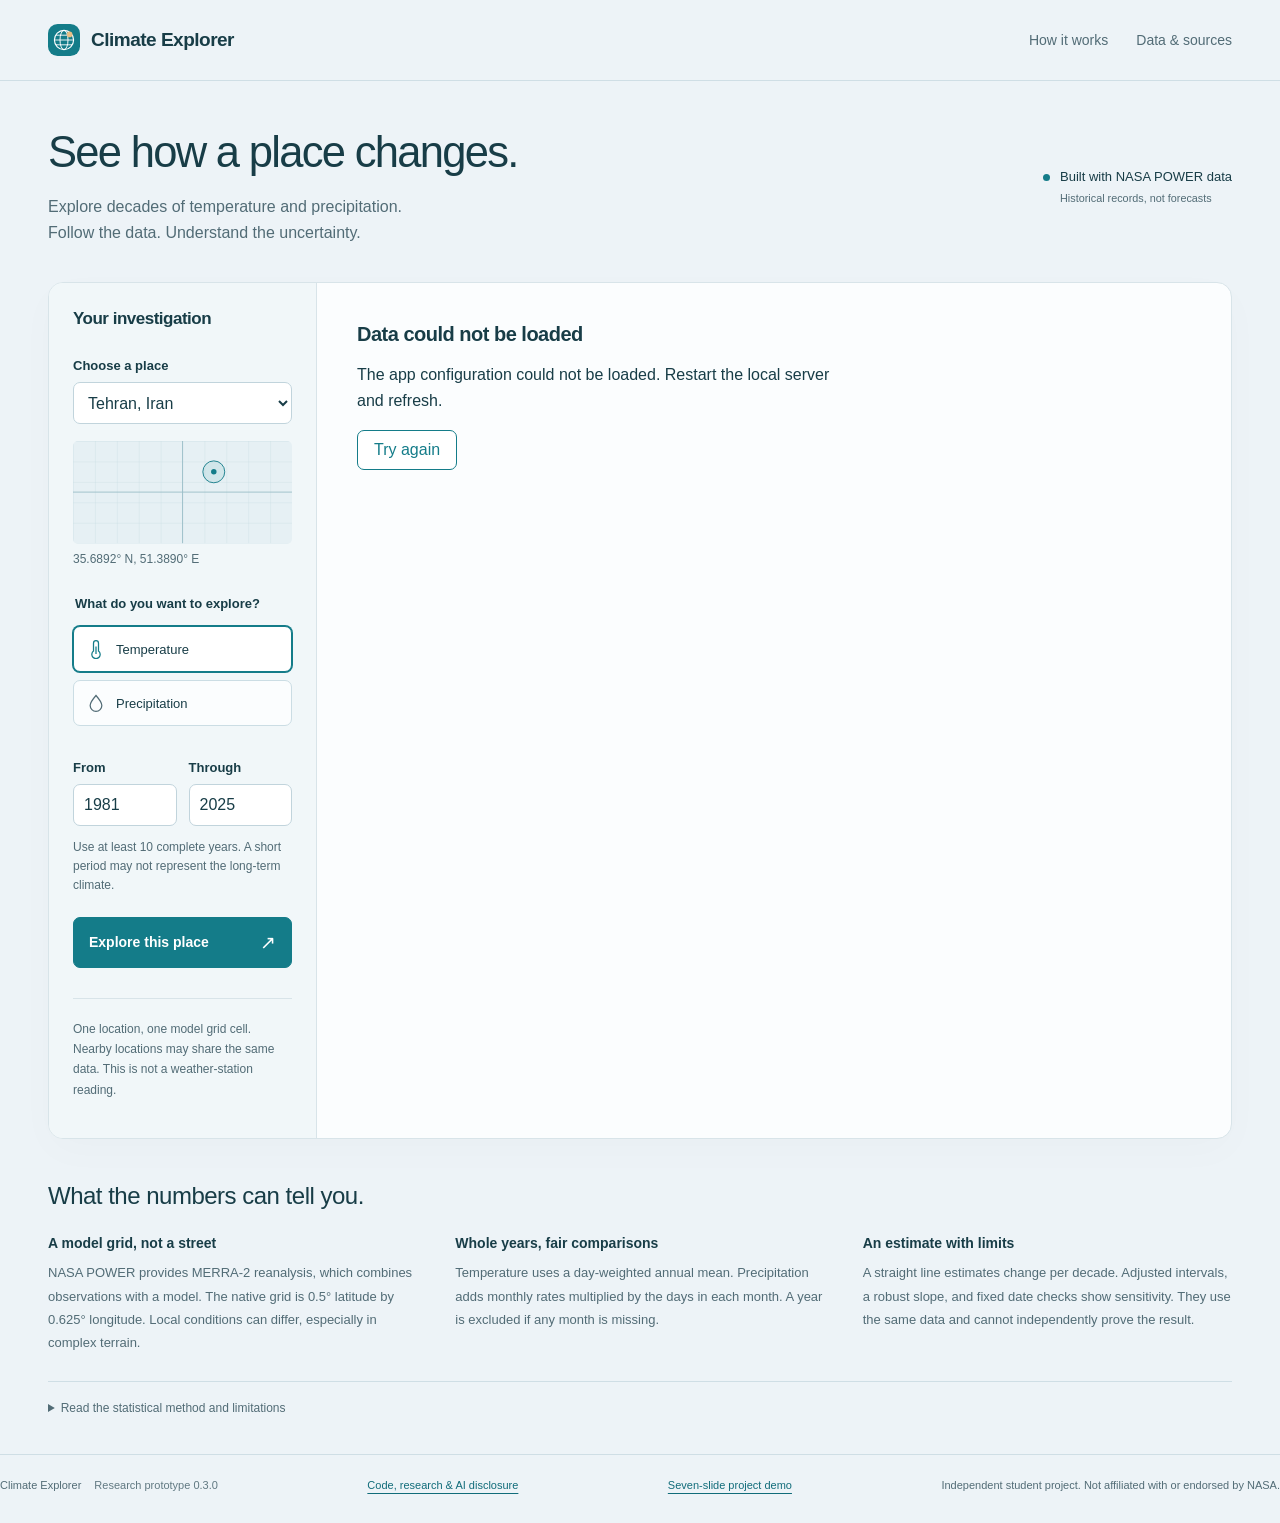
==== static/index.html @ 8679c773 "Add the reviewed seven-page demonstration and release evidence tools" ====
<!doctype html>
<html lang="en">
<head>
  <meta charset="utf-8">
  <meta name="viewport" content="width=device-width, initial-scale=1">
  <meta name="description" content="Explore long-term temperature and precipitation trends using real NASA POWER data.">
  <title>Climate Explorer</title>
  <link rel="icon" href="icon.svg" type="image/svg+xml">
  <link rel="stylesheet" href="style.css">
  <script src="app.js" defer></script>
</head>
<body>
  <a class="skip" href="#workspace">Skip to explorer</a>
  <header class="topbar">
    <a href="./" class="brand"><img src="icon.svg" alt="" width="32" height="32">Climate Explorer</a>
    <nav aria-label="Main navigation"><a href="#method">How it works</a><a href="#sources">Data & sources</a></nav>
  </header>
  <main>
    <section class="intro">
      <div><h1>See how a place changes.</h1><p>Explore decades of temperature and precipitation.<br>Follow the data. Understand the uncertainty.</p></div>
      <div class="data-note"><span class="live-dot"></span><div>Built with NASA POWER data<small>Historical records, not forecasts</small></div></div>
    </section>
    <p id="demo-notice" class="demo-notice" hidden>Public demonstration: five frozen NASA locations, 1981–2025. No live data request is made. <a href="https://github.com/ArmanDamirchilou/climate-explorer#open-the-full-app">Run the full app for custom places and dates</a>.</p>
    <section id="workspace" class="workspace" aria-label="Climate investigation">
      <aside class="controls">
        <h2>Your investigation</h2>
        <form id="explore-form">
          <label for="location">Choose a place</label>
          <select id="location" name="location"><option value="tehran">Tehran, Iran</option><option value="ankara">Ankara, Turkey</option><option value="berlin">Berlin, Germany</option><option value="toronto">Toronto, Canada</option><option value="milan">Milan, Italy</option><option value="custom">Custom coordinates</option></select>
          <div class="coordinate-view" aria-hidden="true"><svg viewBox="0 0 240 112"><defs><pattern id="grid" width="24" height="22.4" patternUnits="userSpaceOnUse"><path d="M 24 0 L 0 0 0 22.4" fill="none" stroke="#c6dbe1" stroke-width=".7"/></pattern></defs><rect width="240" height="112" fill="url(#grid)"/><path d="M0 56H240M120 0V112" stroke="#9bbfc9" stroke-width="1"/><circle id="location-ring" cx="154.3" cy="33.8" r="12" fill="#147c8918" stroke="#147c89"/><circle id="location-dot" cx="154.3" cy="33.8" r="3" fill="#147c89"/></svg><p id="coordinate-caption">35.6892° N, 51.3890° E</p></div>
          <div id="custom-coordinates" class="pair" hidden>
            <div><label for="latitude">Latitude</label><input type="number" id="latitude" value="35.6892" min="-90" max="90" step="0.0001" required></div>
            <div><label for="longitude">Longitude</label><input type="number" id="longitude" value="51.389" min="-180" max="180" step="0.0001" required></div>
          </div>
          <fieldset class="variable-picker"><legend>What do you want to explore?</legend><label class="radio-option"><input type="radio" name="variable" value="temperature" checked><span><svg viewBox="0 0 24 24" aria-hidden="true"><path d="M9 14.5V5a3 3 0 0 1 6 0v9.5a5 5 0 1 1-6 0Z"/><path d="M12 9v9"/></svg>Temperature</span></label><label class="radio-option"><input type="radio" name="variable" value="rainfall"><span><svg viewBox="0 0 24 24" aria-hidden="true"><path d="M12 3S5 11 5 15a7 7 0 0 0 14 0c0-4-7-12-7-12Z"/></svg>Precipitation</span></label></fieldset>
          <div class="pair year-pair"><div><label for="start">From</label><input id="start" type="number" min="1981" max="2016" value="1981" required></div><div><label for="end">Through</label><input id="end" type="number" min="1990" max="2025" value="2025" required></div></div>
          <p class="field-help">Use at least 10 complete years. A short period may not represent the long-term climate.</p>
          <button id="explore-button" class="primary" type="submit">Explore this place <span aria-hidden="true">↗</span></button>
        </form>
        <p class="point-note">One location, one model grid cell. Nearby locations may share the same data. This is not a weather-station reading.</p>
      </aside>
      <div class="results-area">
        <div id="status" class="status" role="status" aria-live="polite">Loading NASA data for Tehran…</div>
        <div id="error" class="error" role="alert" hidden><h2>Data could not be loaded</h2><p id="error-text"></p><button id="retry" type="button">Try again</button></div>
        <div id="results" aria-busy="true" hidden>
          <section class="chart-section">
            <div class="section-heading"><div><p class="place-line" id="result-location">Tehran, Iran</p><h2 id="chart-title">A longer view of temperature</h2><p id="chart-subtitle" class="subtle"></p></div><button class="quiet-button" id="download-chart" type="button" title="Download the graph as an SVG image">Save chart</button></div>
            <div class="chart-key"><span><i class="observation-key"></i>Annual value</span><span><i class="trend-key"></i>Linear trend</span><span><i class="band-key"></i>95% confidence band for the mean</span></div>
            <div id="chart-container" class="chart-container"><svg id="annual-chart" viewBox="0 0 900 320" role="img" aria-labelledby="annual-chart-title annual-chart-description"></svg><div id="chart-tooltip" class="chart-tooltip" hidden></div></div>
            <p id="chart-summary" class="chart-summary"></p>
            <div class="result-reading"><div class="slope-reading"><span>Estimated change per decade</span><strong id="slope-value"></strong><small id="confidence-interval"></small></div><div class="evidence-reading"><span class="evidence-tag" id="evidence-tag"></span><p id="evidence-text"></p></div></div>
            <p class="assumption-note">This first interval assumes independent, normally distributed errors with constant variance. Related years can make it too narrow. Compare the checks below before drawing a conclusion.</p>
            <p id="correlation-warning" class="warning" hidden></p>
            <p id="coverage-note" class="warning" hidden></p>
          </section>
          <section class="checks-section" aria-labelledby="checks-title">
            <h2 id="checks-title">Does the result depend on the method?</h2>
            <p id="checks-summary" class="checks-intro"></p>
            <div class="interval-scroll"><svg id="interval-chart" viewBox="0 0 760 205" role="img" aria-labelledby="interval-title interval-description"></svg></div>
            <details><summary>Read the interval values and assumptions</summary><div class="table-scroll"><table><caption>Same slope, different assumptions about yearly errors. Intervals are nominal 95%, not guaranteed real-world coverage.</caption><thead><tr><th scope="col">Method</th><th scope="col">Lower rate</th><th scope="col">Upper rate</th><th scope="col">Interval excludes zero?</th></tr></thead><tbody id="interval-body"></tbody></table></div><p class="subtle">Newey-West allows limited dependence and changing variance. Its lag is the number of neighboring years included in the covariance calculation. These short-record intervals can still be too narrow. They are not independent confirmations.</p></details>
            <p id="robust-slope" class="check-reading"></p>
            <p id="influence-reading" class="check-reading"></p>
            <h3>Change the dates, check the direction.</h3>
            <p class="subtle">These checks always remove five calendar years at the chosen ends. We do not search for the strongest result. Each fit needs at least ten complete years.</p>
            <div class="table-scroll period-scroll"><table><caption id="period-caption"></caption><thead><tr><th scope="col">Period check</th><th scope="col">Years used</th><th scope="col">Rate per decade</th></tr></thead><tbody id="period-body"></tbody></table></div>
            <ul id="check-messages" class="check-messages"></ul>
            <p class="calibration-note">Agreement here does not prove a trend or remove errors in the dataset. Our synthetic tests found false positives even with adjusted intervals. <a href="validation.html">Read the method evaluation</a>.</p>
          </section>
          <section class="dataset-section" aria-labelledby="dataset-title">
            <h2 id="dataset-title">Does another dataset tell the same story?</h2>
            <p id="dataset-reading" role="status">Loading the frozen comparison…</p>
            <div id="dataset-comparison" hidden><div class="table-scroll"><table><caption id="source-compare-caption"></caption><thead><tr><th scope="col">Dataset</th><th scope="col">Spatial support</th><th scope="col">Rate, °C per decade</th></tr></thead><tbody id="source-compare-body"></tbody></table></div><p id="source-disagreement" class="warning" hidden></p><p class="subtle">These sources differ in gridding, smoothing, and processing. A fixed temperature reference does not change a slope. Their agreement does not establish truth. This check covers temperature only.</p></div>
            <p><a href="validation.html#dataset-evaluation">Read all five locations and the Toronto investigation</a>.</p>
          </section>
          <section class="season-section"><div class="section-heading"><div><h2>Every month has a story.</h2><p class="subtle" id="season-description">Look for seasonal patterns and unusual years.</p></div><div id="heatmap-key" class="heatmap-key"></div></div><div class="heatmap-scroll"><svg id="monthly-chart" viewBox="0 0 900 230" role="img" aria-labelledby="monthly-title monthly-description"></svg></div><p id="monthly-detail" class="subtle heatmap-detail" aria-live="polite">Hover over a month, or use Tab and the arrow keys to inspect a value.</p></section>
          <section class="source-section" id="sources"><div><h2>Follow the evidence.</h2><p id="source-description"></p><p id="retrieval-description" class="subtle"></p><p><a id="source-link" target="_blank" rel="noopener">Open the original NASA response</a></p></div><div class="download-actions"><a id="download-csv" class="secondary-button">Download annual CSV</a><button id="download-report" class="quiet-button" type="button">Download analysis JSON</button></div></section>
          <details class="data-table"><summary>View annual values as a table</summary><div class="table-scroll"><table><caption id="table-caption"></caption><thead><tr><th scope="col">Year</th><th scope="col" id="table-unit">Annual value</th></tr></thead><tbody id="table-body"></tbody></table></div></details>
          <section class="worksheet" aria-labelledby="worksheet-title"><h2 id="worksheet-title">Write a claim you can defend.</h2><p>Use the checks above to explain what this record supports. Your notes stay in this tab. Download them with the evidence before leaving.</p><label for="investigation-question">My question</label><textarea id="investigation-question" rows="2" maxlength="2000" placeholder="What change am I investigating?"></textarea><label for="investigation-interpretation">My interpretation</label><textarea id="investigation-interpretation" rows="3" maxlength="4000" placeholder="Include the place, years, rate, units, and assumptions."></textarea><label for="investigation-uncertainty">What I still need to check</label><textarea id="investigation-uncertainty" rows="2" maxlength="2000" placeholder="What could change my conclusion?"></textarea><button id="download-investigation" class="secondary-button" type="button">Download my investigation</button><p class="subtle">Saves your notes, the exact displayed analysis, a readable evidence summary, and source comparison in one JSON file. Notes do not upload to the project.</p></section>
        </div>
      </div>
    </section>
    <section class="method-section" id="method"><h2>What the numbers can tell you.</h2><div class="method-grid"><article><h3>A model grid, not a street</h3><p>NASA POWER provides MERRA-2 reanalysis, which combines observations with a model. The native grid is 0.5° latitude by 0.625° longitude. Local conditions can differ, especially in complex terrain.</p></article><article><h3>Whole years, fair comparisons</h3><p>Temperature uses a day-weighted annual mean. Precipitation adds monthly rates multiplied by the days in each month. A year is excluded if any month is missing.</p></article><article><h3>An estimate with limits</h3><p>A straight line estimates change per decade. Adjusted intervals, a robust slope, and fixed date checks show sensitivity. They use the same data and cannot independently prove the result.</p></article></div><details><summary>Read the statistical method and limitations</summary><div class="method-details"><p>The annual chart uses ordinary least squares. Its band describes the fitted mean under independent, normally distributed, constant-variance errors. The ordinary slope interval uses Student t with n − 2 degrees of freedom. Its p-value tests a zero slope under these assumptions. The chart is not a forecast.</p><p>The comparison uses statsmodels Newey-West covariance with a Bartlett kernel, n/(n−2) correction, and t(n−2) critical values. The automatic lag is floor(4(n/100)^(2/9)); fixed lags 1 and 5 expose tuning sensitivity. We withhold these intervals if a calendar year is missing. Short-record coverage can be poor, as our synthetic evaluation shows.</p><p>Theil-Sen is the median of pairwise slopes, shown as an outlier sensitivity check without a dependence-adjusted confidence interval. Removing each year once checks single-year influence. Fixed date checks trim five calendar years at each end, retaining at least ten complete years. Their range is descriptive, not a confidence interval.</p><p>These methods do not address dataset bias, all forms of temporal dependence, structural breaks, or multiple comparisons. Repeatedly trying locations and periods can produce apparently significant results by chance. The lag-one warning threshold of 0.3 is only a heuristic. We make no causal or drought-risk claim.</p><p>Rates are rounded at source, so precipitation totals are approximate. The analysis JSON includes the frozen raw response, a payload hash, code fingerprint, dependency versions, and method settings for offline replay. References: <a href="https://power.larc.nasa.gov/docs/services/api/temporal/monthly/" target="_blank" rel="noopener">NASA POWER Monthly API</a>, <a href="https://power.larc.nasa.gov/docs/methodology/data/sources_meteorology/" target="_blank" rel="noopener">POWER meteorology</a>, <a href="https://docs.scipy.org/doc/scipy/reference/generated/scipy.stats.theilslopes.html" target="_blank" rel="noopener">SciPy Theil-Sen</a>, <a href="https://www.statsmodels.org/stable/generated/statsmodels.regression.linear_model.RegressionResults.get_robustcov_results.html" target="_blank" rel="noopener">statsmodels covariance methods</a>.</p></div></details></section>
  </main>
  <footer><span>Climate Explorer <span class="footer-version">Research prototype 0.3.0</span></span><a href="https://github.com/ArmanDamirchilou/climate-explorer">Code, research & AI disclosure</a><a href="https://armandamirchilou.github.io/climate-explorer/climate-explorer-demo.pdf">Seven-slide project demo</a><span>Independent student project. Not affiliated with or endorsed by NASA.</span></footer>
</body>
</html>
---- static/style.css ----
:root{--paper:#fbfdfe;--ground:#edf3f7;--ink:#183d47;--muted:#526c76;--teal:#147c89;--orange:#cc6545;--line:#d8e4e9;--focus:#006979;--plot:#cc6545;--plot-wash:#cc654524;font-family:-apple-system,BlinkMacSystemFont,"Segoe UI",sans-serif;color:var(--ink);background:var(--ground);font-synthesis:none}
*{box-sizing:border-box}body{margin:0}button,input,select{font:inherit}button,a,input,select,summary{-webkit-tap-highlight-color:transparent}a{color:#116c7a;text-underline-offset:4px}button{cursor:pointer}button:disabled{cursor:wait;opacity:.65}a:focus-visible,button:focus-visible,input:focus-visible,select:focus-visible,summary:focus-visible,svg [tabindex]:focus-visible{outline:3px solid var(--focus);outline-offset:4px}button,input,select{border-radius:7px}[hidden]{display:none!important}.skip{position:absolute;left:10px;top:-100px;background:white;padding:12px;z-index:100}.skip:focus{top:10px}.topbar{max-width:1440px;margin:auto;padding:24px 48px;display:flex;align-items:center;justify-content:space-between;border-bottom:1px solid #cfdee5}.brand{display:flex;gap:11px;align-items:center;color:var(--ink);font-size:19px;font-weight:650;letter-spacing:-.5px;text-decoration:none}.topbar nav{display:flex;gap:28px}.topbar nav a{text-decoration:none;font-size:14px;color:var(--muted)}main{max-width:1440px;margin:auto;padding:0 48px}.intro{display:flex;justify-content:space-between;align-items:center;padding:47px 0 36px;gap:24px}.intro h1{font-family:"Trebuchet MS",sans-serif;font-weight:500;font-size:clamp(30px,3.4vw,49px);letter-spacing:-1.7px;line-height:1.14;margin:0 0 16px}.intro p{font-size:16px;color:var(--muted);line-height:1.65;margin:0}.data-note{display:flex;align-items:flex-start;gap:10px;font-size:13px;line-height:1.4}.data-note small{display:block;color:var(--muted);margin-top:5px}.live-dot{width:7px;height:7px;flex:0 0 7px;border-radius:50%;background:var(--teal);margin-top:6px}.workspace{display:grid;grid-template-columns:268px minmax(0,1fr);background:var(--paper);border:1px solid var(--line);border-radius:15px;overflow:hidden;box-shadow:0 12px 40px #183d4705}.controls{padding:26px 24px;background:#f1f7f9;border-right:1px solid var(--line)}h2{font-size:20px;font-weight:600;letter-spacing:-.5px;margin:0 0 10px}.controls h2{font-size:17px;margin-bottom:29px}.controls label,.controls legend{display:block;font-size:13px;font-weight:550;margin-bottom:9px}select,input[type=number]{width:100%;min-height:42px;border:1px solid #c1d4dc;padding:9px 10px;background:#fff;color:var(--ink)}.coordinate-view{margin:17px 0 28px}.coordinate-view svg{width:100%;border-radius:5px;background:#e6f0f4;display:block}.coordinate-view p{margin:8px 0 0;color:var(--muted);font-size:12px;font-variant-numeric:tabular-nums}.pair{display:grid;grid-template-columns:1fr 1fr;gap:12px}.pair label{margin-top:0}.pair input{min-width:0}.variable-picker{border:0;padding:0;margin:0 0 26px;min-width:0}.variable-picker legend{line-height:1.5;margin-bottom:13px}.radio-option{position:relative;margin-bottom:8px!important}.radio-option input{position:absolute;opacity:0;width:1px;height:1px}.radio-option span{display:flex;align-items:center;gap:10px;padding:12px;border:1px solid #cbdde4;border-radius:7px;font-weight:500;background:#fbfdfe}.radio-option input:checked+span{background:#fff;border-color:var(--teal);box-shadow:0 0 0 1px var(--teal)}.radio-option input:focus-visible+span{outline:3px solid var(--focus);outline-offset:3px}.radio-option svg{width:20px;height:20px;fill:none;stroke:var(--muted);stroke-width:1.5}.radio-option input:checked+span svg{stroke:var(--teal)}.year-pair{margin-top:22px}.field-help{font-size:12px;color:var(--muted);line-height:1.6;margin:12px 0 21px}.primary{display:flex;justify-content:space-between;align-items:center;background:var(--teal);color:#fff;border:1px solid var(--teal);padding:13px 15px;width:100%;font-size:14px;font-weight:600}.primary:hover{background:#096875}.primary span{font-size:19px;font-weight:400}.point-note{border-top:1px solid var(--line);font-size:12px;color:var(--muted);line-height:1.7;margin-top:30px;padding-top:20px}.results-area{min-width:0}.status{padding:45px 32px;color:var(--muted);min-height:300px}.error{padding:40px}.error p{line-height:1.6;max-width:55ch}.error button{padding:10px 16px;border:1px solid var(--teal);background:white;color:var(--teal)}.chart-section,.season-section,.source-section{padding:29px 30px}.section-heading{display:flex;align-items:flex-start;justify-content:space-between;gap:18px}.place-line{font-size:13px;margin:0 0 7px;color:var(--teal);font-weight:600}.section-heading h2{font-size:22px;margin-bottom:8px}.subtle{color:var(--muted);font-size:12px;line-height:1.6;margin:0}.quiet-button{white-space:nowrap;color:var(--muted);background:transparent;border:1px solid var(--line);padding:9px 12px;font-size:12px}.quiet-button:hover{background:var(--ground);color:var(--ink)}.chart-key{display:flex;flex-wrap:wrap;gap:19px;margin:25px 0 8px;font-size:11px;color:var(--muted)}.chart-key span{display:flex;align-items:center;gap:7px}.chart-key i{display:inline-block;width:17px;height:2px;background:var(--plot)}.chart-key .trend-key{height:0;background:none;border-top:2px dashed var(--ink)}.chart-key .band-key{height:9px;background:var(--plot-wash)}.chart-container{position:relative;width:100%}#annual-chart{width:100%;height:auto;display:block;overflow:visible}svg text{font-family:-apple-system,BlinkMacSystemFont,"Segoe UI",sans-serif;fill:var(--muted);font-size:11px}svg .axis-title{font-size:11px;fill:var(--ink)}.observation{fill:var(--plot);stroke:var(--paper);stroke-width:1.5;cursor:crosshair}.chart-tooltip{position:absolute;pointer-events:none;white-space:nowrap;background:var(--ink);color:white;padding:8px 11px;border-radius:5px;font-size:12px;box-shadow:0 3px 12px #183d4720;transform:translate(-50%,-110%)}.chart-summary{font-size:12px;color:var(--muted);margin:2px 0 21px;line-height:1.6}.result-reading{display:grid;grid-template-columns:minmax(190px,.9fr) minmax(0,1.3fr);gap:26px;padding:24px 0 18px;border-top:1px solid var(--line)}.slope-reading>span{font-size:12px;color:var(--muted);display:block}.slope-reading strong{font-family:"Trebuchet MS",sans-serif;font-weight:500;display:block;letter-spacing:-1px;font-size:32px;margin:7px 0;color:var(--plot)}.slope-reading strong em{font-size:17px;font-style:normal;margin-left:6px;letter-spacing:0}.slope-reading small{font-size:11px;color:var(--muted);line-height:1.5;display:block}.evidence-tag{display:inline-block;background:#e2f0f1;border:1px solid #b8dcdd;color:#235c66;font-size:11px;line-height:1.4;border-radius:4px;padding:4px 7px}.evidence-tag.unclear{background:#f2ede3;border-color:#e0d4bd;color:#735c35}.evidence-reading p{font-size:13px;line-height:1.65;margin:8px 0 0;max-width:60ch}.assumption-note{font-size:11px;line-height:1.7;color:var(--muted);margin:0;max-width:95ch}.warning{border-left:3px solid #c4944c;padding:10px 13px;background:#faf4e8;font-size:12px;color:#6b552e;line-height:1.6;margin:12px 0 0}.season-section{border-top:1px solid var(--line);background:#f8fbfc}.season-section h2{font-size:19px}.heatmap-scroll{overflow-x:auto;margin-top:20px}#monthly-chart{width:100%;min-width:540px;height:auto;display:block}.heatmap-key{display:flex;align-items:center;gap:4px;font-size:10px;color:var(--muted);white-space:nowrap;padding-top:5px}.heatmap-key i{display:inline-block;width:11px;height:9px;border-radius:1px}.heatmap-detail{min-height:20px;margin-top:8px}.source-section{display:grid;grid-template-columns:minmax(0,1fr) auto;gap:20px;align-items:start;border-top:1px solid var(--line)}.source-section h2{font-size:19px}.source-section p{font-size:12px;line-height:1.7;max-width:70ch;margin:8px 0}.download-actions{display:flex;flex-direction:column;gap:10px;padding-top:2px}.secondary-button{display:block;border:1px solid #adcbd3;border-radius:6px;padding:11px 14px;font-size:12px;text-align:center;text-decoration:none;color:#176c79;background:#f1f8fa}.secondary-button:hover{background:#e7f3f6}.data-table{border-top:1px solid var(--line);padding:17px 30px;font-size:12px}.data-table summary,details>summary{cursor:pointer;color:var(--muted);line-height:1.6}.table-scroll{max-height:280px;overflow:auto;margin-top:12px}table{width:100%;border-collapse:collapse;font-variant-numeric:tabular-nums}caption{text-align:left;color:var(--muted);padding:0 0 10px}td,th{text-align:left;padding:10px;border-bottom:1px solid var(--line)}th{position:sticky;top:0;background:#eef5f8}.method-section{padding:43px 0 36px}.method-section>h2{font-size:24px;font-weight:500;font-family:"Trebuchet MS",sans-serif;margin-bottom:25px}.method-grid{display:grid;grid-template-columns:repeat(3,minmax(0,1fr));gap:38px}.method-grid h3{font-size:14px;font-weight:600;margin:0 0 10px}.method-grid p,.method-details p{font-size:13px;line-height:1.8;color:var(--muted);max-width:72ch;margin:0}.method-section details{margin-top:26px;border-top:1px solid #cfdee5;padding-top:17px;font-size:12px}.method-details{display:grid;grid-template-columns:1fr 1fr;gap:20px;margin-top:17px}.method-details p:last-child{grid-column:1/-1}footer{max-width:1344px;margin:auto;padding:22px 0 30px;border-top:1px solid #cfdee5;display:flex;justify-content:space-between;gap:20px;font-size:11px;color:var(--muted);line-height:1.5}.footer-version{margin-left:10px;color:#617982}
@media(min-width:1600px){main,.topbar{max-width:1500px}.workspace{grid-template-columns:285px minmax(0,1fr)}}
@media(max-width:1100px){main,.topbar{padding-left:28px;padding-right:28px}.workspace{grid-template-columns:240px minmax(0,1fr)}.controls{padding:25px 20px}.chart-section,.season-section,.source-section{padding:25px 23px}.result-reading{gap:18px;grid-template-columns:1fr 1.1fr}.chart-key{gap:13px;font-size:10px}.source-section{grid-template-columns:1fr}.download-actions{flex-direction:row;flex-wrap:wrap}.intro h1{font-size:39px}footer{margin:0 28px}.data-note{max-width:180px}}
@media(max-width:760px){main,.topbar{padding-left:18px;padding-right:18px}.topbar{padding-top:18px;padding-bottom:18px}.brand{font-size:17px}.topbar nav{gap:14px}.topbar nav a{font-size:12px}.intro{padding:32px 0 26px;align-items:flex-start;flex-direction:column;gap:18px}.intro h1{font-size:34px;letter-spacing:-1px}.intro p{font-size:14px}.data-note{max-width:none;font-size:11px}.data-note small{display:inline;margin-left:8px;font-size:11px}.workspace{grid-template-columns:1fr}.controls{border-right:0;border-bottom:1px solid var(--line);padding:23px}.controls h2{margin-bottom:20px}.coordinate-view{display:none}.controls form{display:grid;grid-template-columns:1fr 1fr;gap:12px 16px}.controls form>label{grid-column:1/-1;margin:0}#location{grid-column:1/-1}#custom-coordinates{grid-column:1/-1}.variable-picker{grid-column:1/-1;margin:8px 0 0;display:grid;grid-template-columns:1fr 1fr;gap:10px}.variable-picker legend{grid-column:1/-1;margin-bottom:10px}.radio-option{margin:0!important}.year-pair{grid-column:1/-1;margin:6px 0 0}.field-help{margin:0;grid-column:1/-1}.primary{grid-column:1/-1;margin-top:2px}.point-note{margin:17px 0 0;padding-top:13px;font-size:11px}.chart-section,.season-section,.source-section{padding:24px 18px}.section-heading h2{font-size:20px;max-width:25ch}.section-heading .quiet-button{font-size:11px;padding:8px}.chart-key{gap:9px 14px;margin-top:19px}.result-reading{grid-template-columns:1fr;gap:17px;padding-top:18px}.slope-reading strong{font-size:31px}.chart-summary{margin-bottom:16px}.evidence-reading p{margin-top:7px}.heatmap-key{gap:2px}.heatmap-key i{width:7px}.source-section{gap:12px}.download-actions{gap:8px}.download-actions>a,.download-actions>button{flex:1;font-size:11px;padding:10px 8px}.method-section{padding-top:32px}.method-section>h2{font-size:22px}.method-grid{grid-template-columns:1fr;gap:22px}.method-grid p{font-size:13px}.method-details{grid-template-columns:1fr}.method-details p:last-child{grid-column:auto}footer{margin:0 18px;flex-direction:column;gap:7px;font-size:10px;padding-top:18px}#annual-chart{min-height:190px}.data-table{padding:16px 18px}.heatmap-detail{font-size:11px}.status{min-height:250px;font-size:13px;padding:30px 23px}}
@media(prefers-reduced-motion:no-preference){button,a{transition:background-color .15s ease,color .15s ease}}
.checks-section{padding:29px 30px;border-top:1px solid var(--line)}.checks-section h2{font-size:21px}.checks-intro,.check-reading,.calibration-note{font-size:13px;line-height:1.75;max-width:78ch}.checks-intro{color:var(--muted);margin:0 0 15px}.interval-scroll{overflow-x:auto;margin:17px 0}.interval-scroll svg{display:block;width:100%;max-width:900px}.checks-section details{font-size:12px;margin-bottom:22px}.checks-section .table-scroll{max-height:none}.checks-section .table-scroll table{min-width:480px}.checks-section details .subtle{margin-top:12px}.check-reading{margin:12px 0;color:var(--muted)}.checks-section h3{font-size:15px;margin:24px 0 9px}.period-scroll{margin-bottom:17px}.check-messages{padding:12px 16px 12px 32px;background:#faf4e8;color:#6b552e;font-size:12px;line-height:1.7}.check-messages li+li{margin-top:6px}.calibration-note{padding-top:14px;border-top:1px solid var(--line);font-size:12px;color:var(--muted);margin-bottom:0}.validation-page{max-width:1120px;padding-bottom:50px}.validation-page .intro{display:block}.validation-page h1{max-width:24ch}.validation-page h2{margin-top:32px}.validation-page p{max-width:80ch;font-size:14px;line-height:1.8;color:var(--muted)}.validation-page .table-scroll{max-height:none}.validation-page table{font-size:12px;min-width:720px;background:var(--paper)}.validation-page th{position:static}.validation-page caption{font-size:12px;line-height:1.6}.validation-page .warning{max-width:85ch}
.validation-page>label{font-size:13px;display:block;margin:18px 0 8px}.scenario-picker{max-width:430px}
@media(max-width:1100px){.checks-section{padding:25px 23px}}@media(max-width:760px){.checks-section{padding:24px 18px}.checks-section h2{font-size:20px}.checks-intro,.check-reading{font-size:12px}.checks-section .period-scroll table{min-width:0}.validation-page h1{font-size:31px}.validation-page p{font-size:13px}}
.demo-notice{border-left:3px solid var(--teal);padding:14px 18px;margin:0 0 24px;background:#e3eff3;font-size:13px;line-height:1.7;max-width:92ch}.dataset-section,.worksheet{padding:29px 30px;border-top:1px solid var(--line)}.dataset-section p,.worksheet p{font-size:13px;line-height:1.75;color:var(--muted);max-width:80ch}.dataset-section table{font-size:12px;min-width:360px}.dataset-section .table-scroll{max-height:none}.worksheet label{display:block;font-size:13px;margin:18px 0 8px;font-weight:550}.worksheet textarea{display:block;width:100%;resize:vertical;font:inherit;font-size:14px;line-height:1.6;padding:12px;color:var(--ink);background:#fff;border:1px solid #c1d4dc;border-radius:7px;min-height:70px}.worksheet textarea:focus-visible{outline:3px solid var(--focus);outline-offset:3px}.worksheet button{margin:18px 0 10px}.worksheet .subtle{font-size:12px}.dataset-section .warning{color:#6b552e}input:disabled{color:#526c76;background:#eef3f5;opacity:1}
@media(max-width:1100px){.dataset-section,.worksheet{padding:25px 23px}}@media(max-width:760px){.dataset-section,.worksheet{padding:24px 18px}.dataset-section h2,.worksheet h2{font-size:20px}.demo-notice{font-size:12px}.dataset-section p,.worksheet p{font-size:12px}}
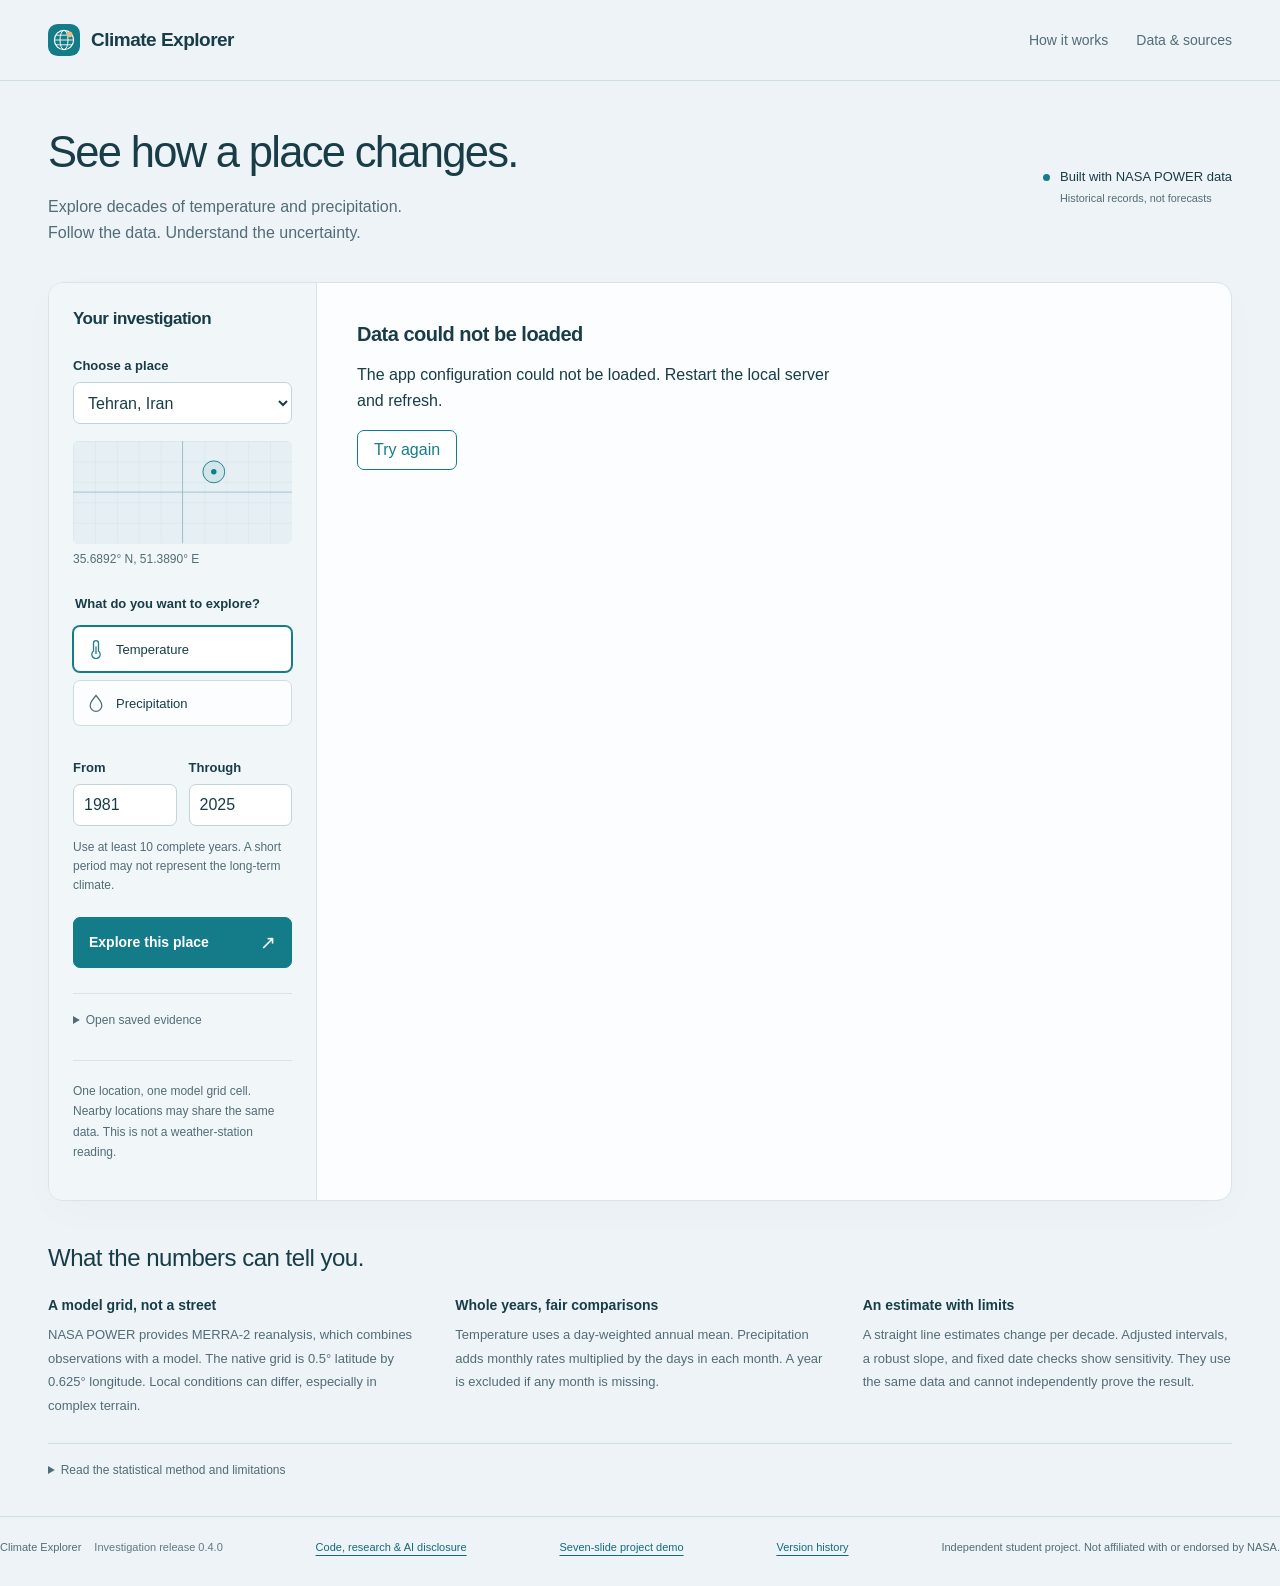
==== commit e21bde39: "Add fixed-period investigations and safely reopen saved evidence Release 0.4.0 adds forty frozen per" ====
--- a/static/index.html
+++ b/static/index.html
@@ -7,6 +7,7 @@
   <title>Climate Explorer</title>
   <link rel="icon" href="icon.svg" type="image/svg+xml">
   <link rel="stylesheet" href="style.css">
+  <script src="workspace.js" defer></script>
   <script src="app.js" defer></script>
 </head>
 <body>
@@ -20,7 +21,7 @@
       <div><h1>See how a place changes.</h1><p>Explore decades of temperature and precipitation.<br>Follow the data. Understand the uncertainty.</p></div>
       <div class="data-note"><span class="live-dot"></span><div>Built with NASA POWER data<small>Historical records, not forecasts</small></div></div>
     </section>
-    <p id="demo-notice" class="demo-notice" hidden>Public demonstration: five frozen NASA locations, 1981–2025. No live data request is made. <a href="https://github.com/ArmanDamirchilou/climate-explorer#open-the-full-app">Run the full app for custom places and dates</a>.</p>
+    <p id="demo-notice" class="demo-notice" hidden>Public demonstration: five frozen NASA locations, with four fixed periods ending in 2025. No live data request is made. <a href="https://github.com/ArmanDamirchilou/climate-explorer#open-the-full-app">Run the full app for custom places and dates</a>.</p>
     <section id="workspace" class="workspace" aria-label="Climate investigation">
       <aside class="controls">
         <h2>Your investigation</h2>
@@ -33,15 +34,18 @@
             <div><label for="longitude">Longitude</label><input type="number" id="longitude" value="51.389" min="-180" max="180" step="0.0001" required></div>
           </div>
           <fieldset class="variable-picker"><legend>What do you want to explore?</legend><label class="radio-option"><input type="radio" name="variable" value="temperature" checked><span><svg viewBox="0 0 24 24" aria-hidden="true"><path d="M9 14.5V5a3 3 0 0 1 6 0v9.5a5 5 0 1 1-6 0Z"/><path d="M12 9v9"/></svg>Temperature</span></label><label class="radio-option"><input type="radio" name="variable" value="rainfall"><span><svg viewBox="0 0 24 24" aria-hidden="true"><path d="M12 3S5 11 5 15a7 7 0 0 0 14 0c0-4-7-12-7-12Z"/></svg>Precipitation</span></label></fieldset>
+          <div id="window-control" hidden><label for="window">Choose a period</label><select id="window"><option value="full45">1981–2025 (45 years)</option><option value="recent35">1991–2025 (35 years)</option><option value="recent25">2001–2025 (25 years)</option><option value="recent15">2011–2025 (15 years)</option></select></div>
           <div class="pair year-pair"><div><label for="start">From</label><input id="start" type="number" min="1981" max="2016" value="1981" required></div><div><label for="end">Through</label><input id="end" type="number" min="1990" max="2025" value="2025" required></div></div>
           <p class="field-help">Use at least 10 complete years. A short period may not represent the long-term climate.</p>
           <button id="explore-button" class="primary" type="submit">Explore this place <span aria-hidden="true">↗</span></button>
         </form>
+        <details class="saved-work"><summary>Open saved evidence</summary><p>Choose an analysis or investigation JSON file. It stays on your device.</p><label for="import-file">Investigation file (up to 2 MiB)</label><input id="import-file" type="file" accept=".json,application/json"><button id="restore-work" type="button" class="quiet-button" disabled>Restore saved investigation</button><button id="clear-work" type="button" class="quiet-button">Clear local copy</button><p id="workspace-status" role="status" aria-live="polite">Optional local saving is off.</p></details>
         <p class="point-note">One location, one model grid cell. Nearby locations may share the same data. This is not a weather-station reading.</p>
       </aside>
       <div class="results-area">
         <div id="status" class="status" role="status" aria-live="polite">Loading NASA data for Tehran…</div>
         <div id="error" class="error" role="alert" hidden><h2>Data could not be loaded</h2><p id="error-text"></p><button id="retry" type="button">Try again</button></div>
+        <p id="import-status" class="verification-note" role="status" hidden></p>
         <div id="results" aria-busy="true" hidden>
           <section class="chart-section">
             <div class="section-heading"><div><p class="place-line" id="result-location">Tehran, Iran</p><h2 id="chart-title">A longer view of temperature</h2><p id="chart-subtitle" class="subtle"></p></div><button class="quiet-button" id="download-chart" type="button" title="Download the graph as an SVG image">Save chart</button></div>
@@ -53,6 +57,7 @@
             <p id="correlation-warning" class="warning" hidden></p>
             <p id="coverage-note" class="warning" hidden></p>
           </section>
+          <section id="window-section" class="window-section" hidden><h2>How much do the dates change the estimate?</h2><p>These four periods were fixed before displaying the results. Each asks about a different span of history. A shorter record can be more sensitive to unusual years.</p><div class="table-scroll"><table><caption id="window-caption"></caption><thead><tr><th scope="col">Period</th><th scope="col">Complete years</th><th scope="col">Rate per decade</th></tr></thead><tbody id="window-body"></tbody></table></div><p class="subtle">All periods use the same frozen NASA response. Differences do not prove acceleration or a cause. Do not choose a period because it gives a preferred result.</p></section>
           <section class="checks-section" aria-labelledby="checks-title">
             <h2 id="checks-title">Does the result depend on the method?</h2>
             <p id="checks-summary" class="checks-intro"></p>
@@ -75,12 +80,12 @@
           <section class="season-section"><div class="section-heading"><div><h2>Every month has a story.</h2><p class="subtle" id="season-description">Look for seasonal patterns and unusual years.</p></div><div id="heatmap-key" class="heatmap-key"></div></div><div class="heatmap-scroll"><svg id="monthly-chart" viewBox="0 0 900 230" role="img" aria-labelledby="monthly-title monthly-description"></svg></div><p id="monthly-detail" class="subtle heatmap-detail" aria-live="polite">Hover over a month, or use Tab and the arrow keys to inspect a value.</p></section>
           <section class="source-section" id="sources"><div><h2>Follow the evidence.</h2><p id="source-description"></p><p id="retrieval-description" class="subtle"></p><p><a id="source-link" target="_blank" rel="noopener">Open the original NASA response</a></p></div><div class="download-actions"><a id="download-csv" class="secondary-button">Download annual CSV</a><button id="download-report" class="quiet-button" type="button">Download analysis JSON</button></div></section>
           <details class="data-table"><summary>View annual values as a table</summary><div class="table-scroll"><table><caption id="table-caption"></caption><thead><tr><th scope="col">Year</th><th scope="col" id="table-unit">Annual value</th></tr></thead><tbody id="table-body"></tbody></table></div></details>
-          <section class="worksheet" aria-labelledby="worksheet-title"><h2 id="worksheet-title">Write a claim you can defend.</h2><p>Use the checks above to explain what this record supports. Your notes stay in this tab. Download them with the evidence before leaving.</p><label for="investigation-question">My question</label><textarea id="investigation-question" rows="2" maxlength="2000" placeholder="What change am I investigating?"></textarea><label for="investigation-interpretation">My interpretation</label><textarea id="investigation-interpretation" rows="3" maxlength="4000" placeholder="Include the place, years, rate, units, and assumptions."></textarea><label for="investigation-uncertainty">What I still need to check</label><textarea id="investigation-uncertainty" rows="2" maxlength="2000" placeholder="What could change my conclusion?"></textarea><button id="download-investigation" class="secondary-button" type="button">Download my investigation</button><p class="subtle">Saves your notes, the exact displayed analysis, a readable evidence summary, and source comparison in one JSON file. Notes do not upload to the project.</p></section>
+          <section class="worksheet" aria-labelledby="worksheet-title"><h2 id="worksheet-title">Write a claim you can defend.</h2><p>Use the checks above to explain what this record supports. Your notes stay on this device. Download them with the evidence to share your work.</p><label for="investigation-question">My question</label><textarea id="investigation-question" rows="2" maxlength="2000" placeholder="What change am I investigating?"></textarea><label for="investigation-interpretation">My interpretation</label><textarea id="investigation-interpretation" rows="3" maxlength="4000" placeholder="Include the place, years, rate, units, and assumptions."></textarea><label for="investigation-uncertainty">What I still need to check</label><textarea id="investigation-uncertainty" rows="2" maxlength="2000" placeholder="What could change my conclusion?"></textarea><label class="save-choice"><input id="save-locally" type="checkbox"> Keep my latest investigation in this browser</label><p class="subtle">Optional. Uses browser storage on this device, including your notes. Anyone using this browser profile may be able to read it. Clear the local copy when using a shared computer.</p><div class="worksheet-actions"><button id="print-investigation" class="quiet-button" type="button">Print investigation</button><button id="download-investigation" class="secondary-button" type="button">Download my investigation</button></div><p class="subtle">Saves your notes, the exact displayed analysis, a readable evidence summary, and source comparison in one JSON file. Notes do not upload to the project.</p><p class="print-disclosure">AI-assisted software by Codex. Notes are entered by the user. Browser import checks do not recompute uncertainty intervals. Full numerical replay: evaluation/replay.py. NASA data are not independently authenticated by a file hash.</p></section>
         </div>
       </div>
     </section>
     <section class="method-section" id="method"><h2>What the numbers can tell you.</h2><div class="method-grid"><article><h3>A model grid, not a street</h3><p>NASA POWER provides MERRA-2 reanalysis, which combines observations with a model. The native grid is 0.5° latitude by 0.625° longitude. Local conditions can differ, especially in complex terrain.</p></article><article><h3>Whole years, fair comparisons</h3><p>Temperature uses a day-weighted annual mean. Precipitation adds monthly rates multiplied by the days in each month. A year is excluded if any month is missing.</p></article><article><h3>An estimate with limits</h3><p>A straight line estimates change per decade. Adjusted intervals, a robust slope, and fixed date checks show sensitivity. They use the same data and cannot independently prove the result.</p></article></div><details><summary>Read the statistical method and limitations</summary><div class="method-details"><p>The annual chart uses ordinary least squares. Its band describes the fitted mean under independent, normally distributed, constant-variance errors. The ordinary slope interval uses Student t with n − 2 degrees of freedom. Its p-value tests a zero slope under these assumptions. The chart is not a forecast.</p><p>The comparison uses statsmodels Newey-West covariance with a Bartlett kernel, n/(n−2) correction, and t(n−2) critical values. The automatic lag is floor(4(n/100)^(2/9)); fixed lags 1 and 5 expose tuning sensitivity. We withhold these intervals if a calendar year is missing. Short-record coverage can be poor, as our synthetic evaluation shows.</p><p>Theil-Sen is the median of pairwise slopes, shown as an outlier sensitivity check without a dependence-adjusted confidence interval. Removing each year once checks single-year influence. Fixed date checks trim five calendar years at each end, retaining at least ten complete years. Their range is descriptive, not a confidence interval.</p><p>These methods do not address dataset bias, all forms of temporal dependence, structural breaks, or multiple comparisons. Repeatedly trying locations and periods can produce apparently significant results by chance. The lag-one warning threshold of 0.3 is only a heuristic. We make no causal or drought-risk claim.</p><p>Rates are rounded at source, so precipitation totals are approximate. The analysis JSON includes the frozen raw response, a payload hash, code fingerprint, dependency versions, and method settings for offline replay. References: <a href="https://power.larc.nasa.gov/docs/services/api/temporal/monthly/" target="_blank" rel="noopener">NASA POWER Monthly API</a>, <a href="https://power.larc.nasa.gov/docs/methodology/data/sources_meteorology/" target="_blank" rel="noopener">POWER meteorology</a>, <a href="https://docs.scipy.org/doc/scipy/reference/generated/scipy.stats.theilslopes.html" target="_blank" rel="noopener">SciPy Theil-Sen</a>, <a href="https://www.statsmodels.org/stable/generated/statsmodels.regression.linear_model.RegressionResults.get_robustcov_results.html" target="_blank" rel="noopener">statsmodels covariance methods</a>.</p></div></details></section>
   </main>
-  <footer><span>Climate Explorer <span class="footer-version">Research prototype 0.3.0</span></span><a href="https://github.com/ArmanDamirchilou/climate-explorer">Code, research & AI disclosure</a><a href="https://armandamirchilou.github.io/climate-explorer/climate-explorer-demo.pdf">Seven-slide project demo</a><span>Independent student project. Not affiliated with or endorsed by NASA.</span></footer>
+  <footer><span>Climate Explorer <span class="footer-version">Investigation release 0.4.0</span></span><a href="https://github.com/ArmanDamirchilou/climate-explorer">Code, research & AI disclosure</a><a href="https://armandamirchilou.github.io/climate-explorer/climate-explorer-demo.pdf">Seven-slide project demo</a><a href="https://github.com/ArmanDamirchilou/climate-explorer/blob/main/CHANGELOG.md">Version history</a><span>Independent student project. Not affiliated with or endorsed by NASA.</span></footer>
 </body>
 </html>
--- a/static/style.css
+++ b/static/style.css
@@ -9,3 +9,10 @@
 @media(max-width:1100px){.checks-section{padding:25px 23px}}@media(max-width:760px){.checks-section{padding:24px 18px}.checks-section h2{font-size:20px}.checks-intro,.check-reading{font-size:12px}.checks-section .period-scroll table{min-width:0}.validation-page h1{font-size:31px}.validation-page p{font-size:13px}}
 .demo-notice{border-left:3px solid var(--teal);padding:14px 18px;margin:0 0 24px;background:#e3eff3;font-size:13px;line-height:1.7;max-width:92ch}.dataset-section,.worksheet{padding:29px 30px;border-top:1px solid var(--line)}.dataset-section p,.worksheet p{font-size:13px;line-height:1.75;color:var(--muted);max-width:80ch}.dataset-section table{font-size:12px;min-width:360px}.dataset-section .table-scroll{max-height:none}.worksheet label{display:block;font-size:13px;margin:18px 0 8px;font-weight:550}.worksheet textarea{display:block;width:100%;resize:vertical;font:inherit;font-size:14px;line-height:1.6;padding:12px;color:var(--ink);background:#fff;border:1px solid #c1d4dc;border-radius:7px;min-height:70px}.worksheet textarea:focus-visible{outline:3px solid var(--focus);outline-offset:3px}.worksheet button{margin:18px 0 10px}.worksheet .subtle{font-size:12px}.dataset-section .warning{color:#6b552e}input:disabled{color:#526c76;background:#eef3f5;opacity:1}
 @media(max-width:1100px){.dataset-section,.worksheet{padding:25px 23px}}@media(max-width:760px){.dataset-section,.worksheet{padding:24px 18px}.dataset-section h2,.worksheet h2{font-size:20px}.demo-notice{font-size:12px}.dataset-section p,.worksheet p{font-size:12px}}
+
+/* Investigation controls follow the existing chart and evidence hierarchy. */
+#window-control{margin:20px 0 12px}.saved-work{border-top:1px solid var(--line);padding-top:17px;margin-top:25px;font-size:12px}.saved-work p{line-height:1.6;overflow-wrap:anywhere}.saved-work input[type=file]{width:100%;font-size:11px;margin:6px 0 14px}.saved-work button{white-space:normal;margin:5px 0;width:100%}.saved-work label{margin-top:15px}.window-section{padding:29px 30px;border-top:1px solid var(--line);background:#f8fbfc}.window-section p{font-size:13px;line-height:1.75;max-width:78ch;color:var(--muted)}.window-section table{font-size:12px}.window-section .table-scroll{max-height:none}.window-section tr[aria-current=true]{background:#e4f1f3;font-weight:600}.worksheet .save-choice{display:flex;align-items:center;gap:10px;font-weight:400;line-height:1.6}.save-choice input{width:18px;height:18px;flex-shrink:0}.worksheet-actions{display:flex;gap:14px;flex-wrap:wrap}.worksheet-actions button{margin-top:18px}.verification-note{padding:14px 18px;border-left:3px solid var(--teal);font-size:12px;line-height:1.7;background:#eef7f8;margin:0 0 20px}#import-status{padding:18px 30px;border-bottom:1px solid var(--line);margin:0}footer{flex-wrap:wrap}
+@media(max-width:1100px){.window-section{padding:25px 23px}}@media(max-width:760px){.window-section{padding:24px 18px}#window-control{grid-column:1/-1;margin:8px 0}#workspace-status{max-width:70ch}}
+@media print{body{background:white;font-size:11pt}main{max-width:none;padding:0}.topbar,.intro,.controls,.demo-notice,.method-section,footer,.download-actions,.quiet-button,.secondary-button,.chart-tooltip,.save-choice,.worksheet-actions,.worksheet>.subtle,.verification-note{display:none!important}.workspace{display:block;border:0;box-shadow:none;overflow:visible}.chart-section,.checks-section,.window-section,.dataset-section,.season-section,.source-section,.worksheet{padding:16px 0;break-inside:avoid}.source-section{display:block}.worksheet textarea{border:0;min-height:80px;padding:0;overflow:visible}.table-scroll{max-height:none;overflow:visible}.worksheet p{font-size:11pt}.chart-key{margin-top:10px}#annual-chart{max-height:270px}.data-table{display:none}.heatmap-scroll{overflow:visible}#monthly-chart{min-width:0}.results-area{width:100%}a{color:inherit}#source-link{overflow-wrap:anywhere}.skip{display:none}}
+
+.printed-note,.print-disclosure{display:none}@media print{.worksheet textarea{display:none}.worksheet .printed-note,.worksheet .print-disclosure{display:block;white-space:pre-wrap;overflow-wrap:anywhere}.worksheet .print-disclosure{font-size:9pt;border-top:1px solid #bbb;padding-top:10px}}
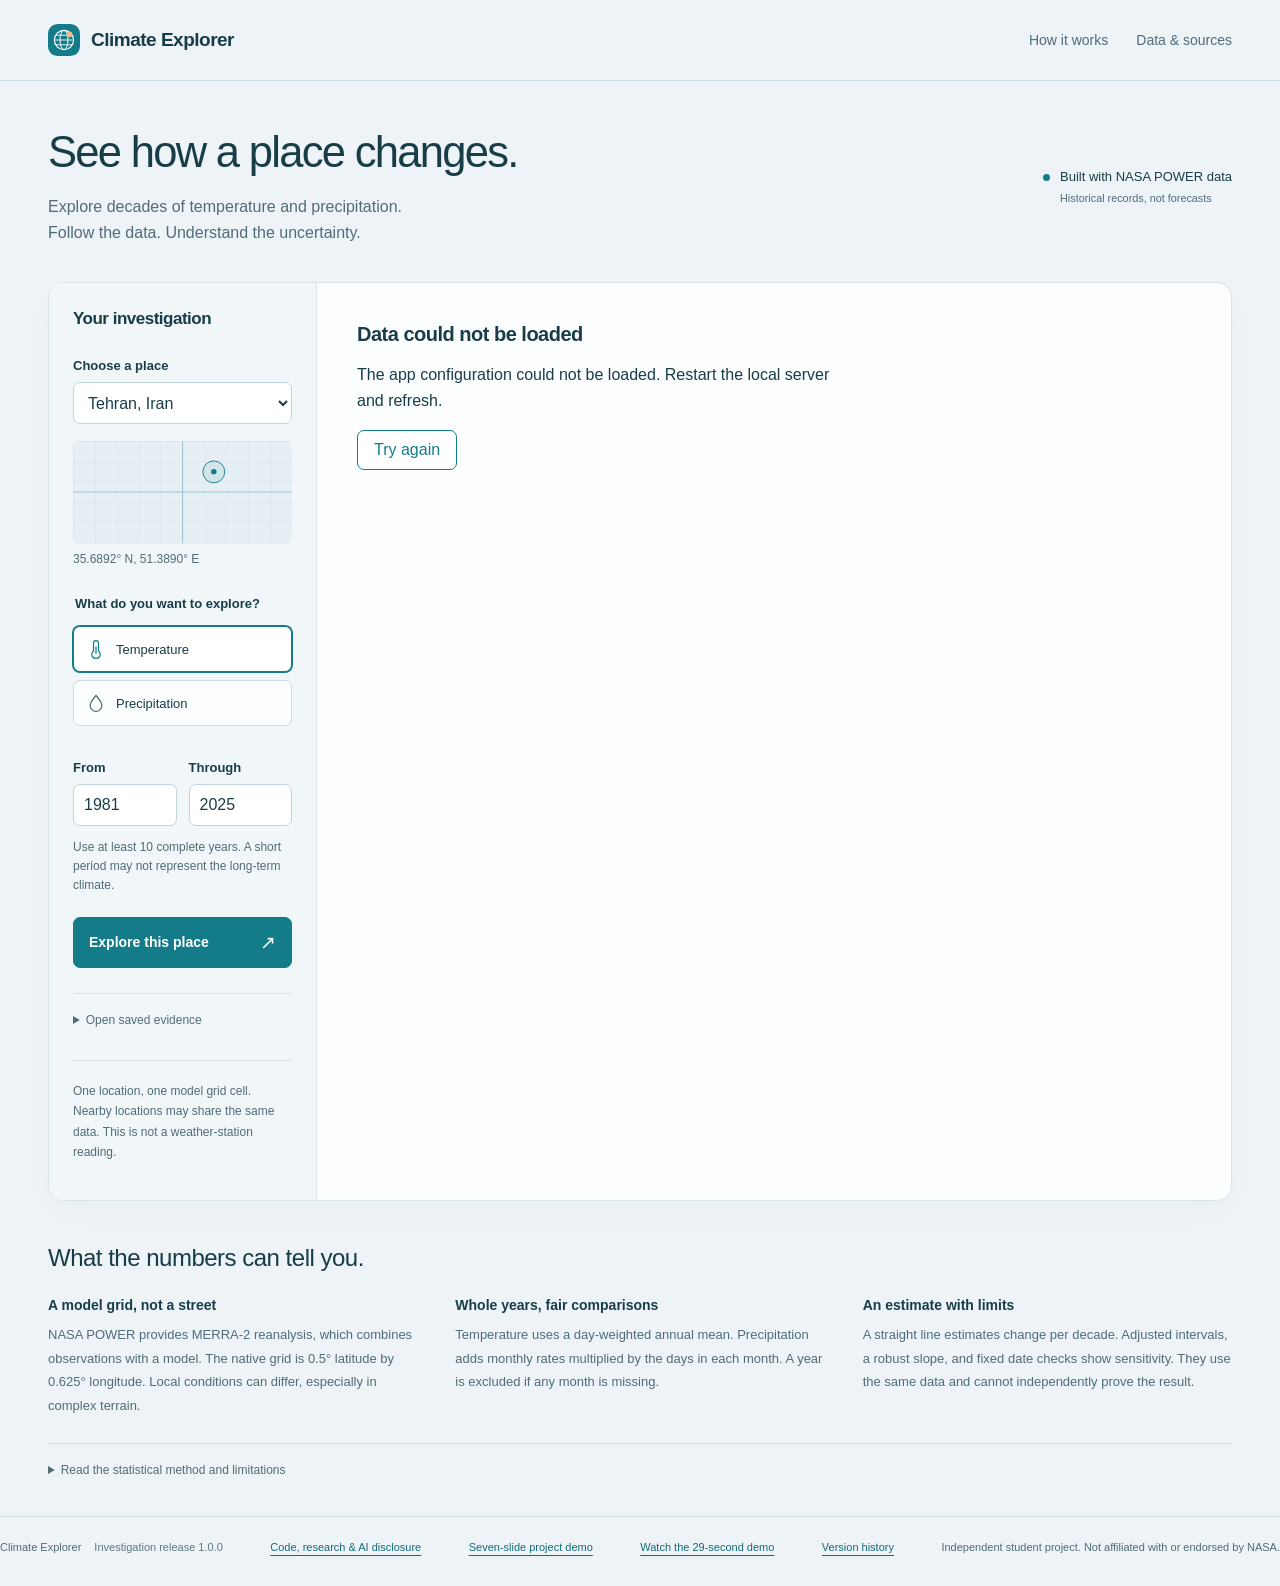
==== commit ea820c5f: "Prepare the 1.0 investigation contract and professional review package Add the reviewed 29-second ca" ====
--- a/static/index.html
+++ b/static/index.html
@@ -86,6 +86,6 @@
     </section>
     <section class="method-section" id="method"><h2>What the numbers can tell you.</h2><div class="method-grid"><article><h3>A model grid, not a street</h3><p>NASA POWER provides MERRA-2 reanalysis, which combines observations with a model. The native grid is 0.5° latitude by 0.625° longitude. Local conditions can differ, especially in complex terrain.</p></article><article><h3>Whole years, fair comparisons</h3><p>Temperature uses a day-weighted annual mean. Precipitation adds monthly rates multiplied by the days in each month. A year is excluded if any month is missing.</p></article><article><h3>An estimate with limits</h3><p>A straight line estimates change per decade. Adjusted intervals, a robust slope, and fixed date checks show sensitivity. They use the same data and cannot independently prove the result.</p></article></div><details><summary>Read the statistical method and limitations</summary><div class="method-details"><p>The annual chart uses ordinary least squares. Its band describes the fitted mean under independent, normally distributed, constant-variance errors. The ordinary slope interval uses Student t with n − 2 degrees of freedom. Its p-value tests a zero slope under these assumptions. The chart is not a forecast.</p><p>The comparison uses statsmodels Newey-West covariance with a Bartlett kernel, n/(n−2) correction, and t(n−2) critical values. The automatic lag is floor(4(n/100)^(2/9)); fixed lags 1 and 5 expose tuning sensitivity. We withhold these intervals if a calendar year is missing. Short-record coverage can be poor, as our synthetic evaluation shows.</p><p>Theil-Sen is the median of pairwise slopes, shown as an outlier sensitivity check without a dependence-adjusted confidence interval. Removing each year once checks single-year influence. Fixed date checks trim five calendar years at each end, retaining at least ten complete years. Their range is descriptive, not a confidence interval.</p><p>These methods do not address dataset bias, all forms of temporal dependence, structural breaks, or multiple comparisons. Repeatedly trying locations and periods can produce apparently significant results by chance. The lag-one warning threshold of 0.3 is only a heuristic. We make no causal or drought-risk claim.</p><p>Rates are rounded at source, so precipitation totals are approximate. The analysis JSON includes the frozen raw response, a payload hash, code fingerprint, dependency versions, and method settings for offline replay. References: <a href="https://power.larc.nasa.gov/docs/services/api/temporal/monthly/" target="_blank" rel="noopener">NASA POWER Monthly API</a>, <a href="https://power.larc.nasa.gov/docs/methodology/data/sources_meteorology/" target="_blank" rel="noopener">POWER meteorology</a>, <a href="https://docs.scipy.org/doc/scipy/reference/generated/scipy.stats.theilslopes.html" target="_blank" rel="noopener">SciPy Theil-Sen</a>, <a href="https://www.statsmodels.org/stable/generated/statsmodels.regression.linear_model.RegressionResults.get_robustcov_results.html" target="_blank" rel="noopener">statsmodels covariance methods</a>.</p></div></details></section>
   </main>
-  <footer><span>Climate Explorer <span class="footer-version">Investigation release 0.4.0</span></span><a href="https://github.com/ArmanDamirchilou/climate-explorer">Code, research & AI disclosure</a><a href="https://armandamirchilou.github.io/climate-explorer/climate-explorer-demo.pdf">Seven-slide project demo</a><a href="https://github.com/ArmanDamirchilou/climate-explorer/blob/main/CHANGELOG.md">Version history</a><span>Independent student project. Not affiliated with or endorsed by NASA.</span></footer>
+  <footer><span>Climate Explorer <span class="footer-version">Investigation release 1.0.0</span></span><a href="https://github.com/ArmanDamirchilou/climate-explorer">Code, research & AI disclosure</a><a href="https://armandamirchilou.github.io/climate-explorer/climate-explorer-demo.pdf">Seven-slide project demo</a><a href="https://armandamirchilou.github.io/climate-explorer/demo.html">Watch the 29-second demo</a><a href="https://github.com/ArmanDamirchilou/climate-explorer/blob/main/CHANGELOG.md">Version history</a><span>Independent student project. Not affiliated with or endorsed by NASA.</span></footer>
 </body>
 </html>
--- a/static/style.css
+++ b/static/style.css
@@ -16,3 +16,5 @@
 @media print{body{background:white;font-size:11pt}main{max-width:none;padding:0}.topbar,.intro,.controls,.demo-notice,.method-section,footer,.download-actions,.quiet-button,.secondary-button,.chart-tooltip,.save-choice,.worksheet-actions,.worksheet>.subtle,.verification-note{display:none!important}.workspace{display:block;border:0;box-shadow:none;overflow:visible}.chart-section,.checks-section,.window-section,.dataset-section,.season-section,.source-section,.worksheet{padding:16px 0;break-inside:avoid}.source-section{display:block}.worksheet textarea{border:0;min-height:80px;padding:0;overflow:visible}.table-scroll{max-height:none;overflow:visible}.worksheet p{font-size:11pt}.chart-key{margin-top:10px}#annual-chart{max-height:270px}.data-table{display:none}.heatmap-scroll{overflow:visible}#monthly-chart{min-width:0}.results-area{width:100%}a{color:inherit}#source-link{overflow-wrap:anywhere}.skip{display:none}}
 
 .printed-note,.print-disclosure{display:none}@media print{.worksheet textarea{display:none}.worksheet .printed-note,.worksheet .print-disclosure{display:block;white-space:pre-wrap;overflow-wrap:anywhere}.worksheet .print-disclosure{font-size:9pt;border-top:1px solid #bbb;padding-top:10px}}
+
+.demo-video{display:block;width:100%;height:auto;background:#183d47;border:1px solid var(--line);border-radius:8px}
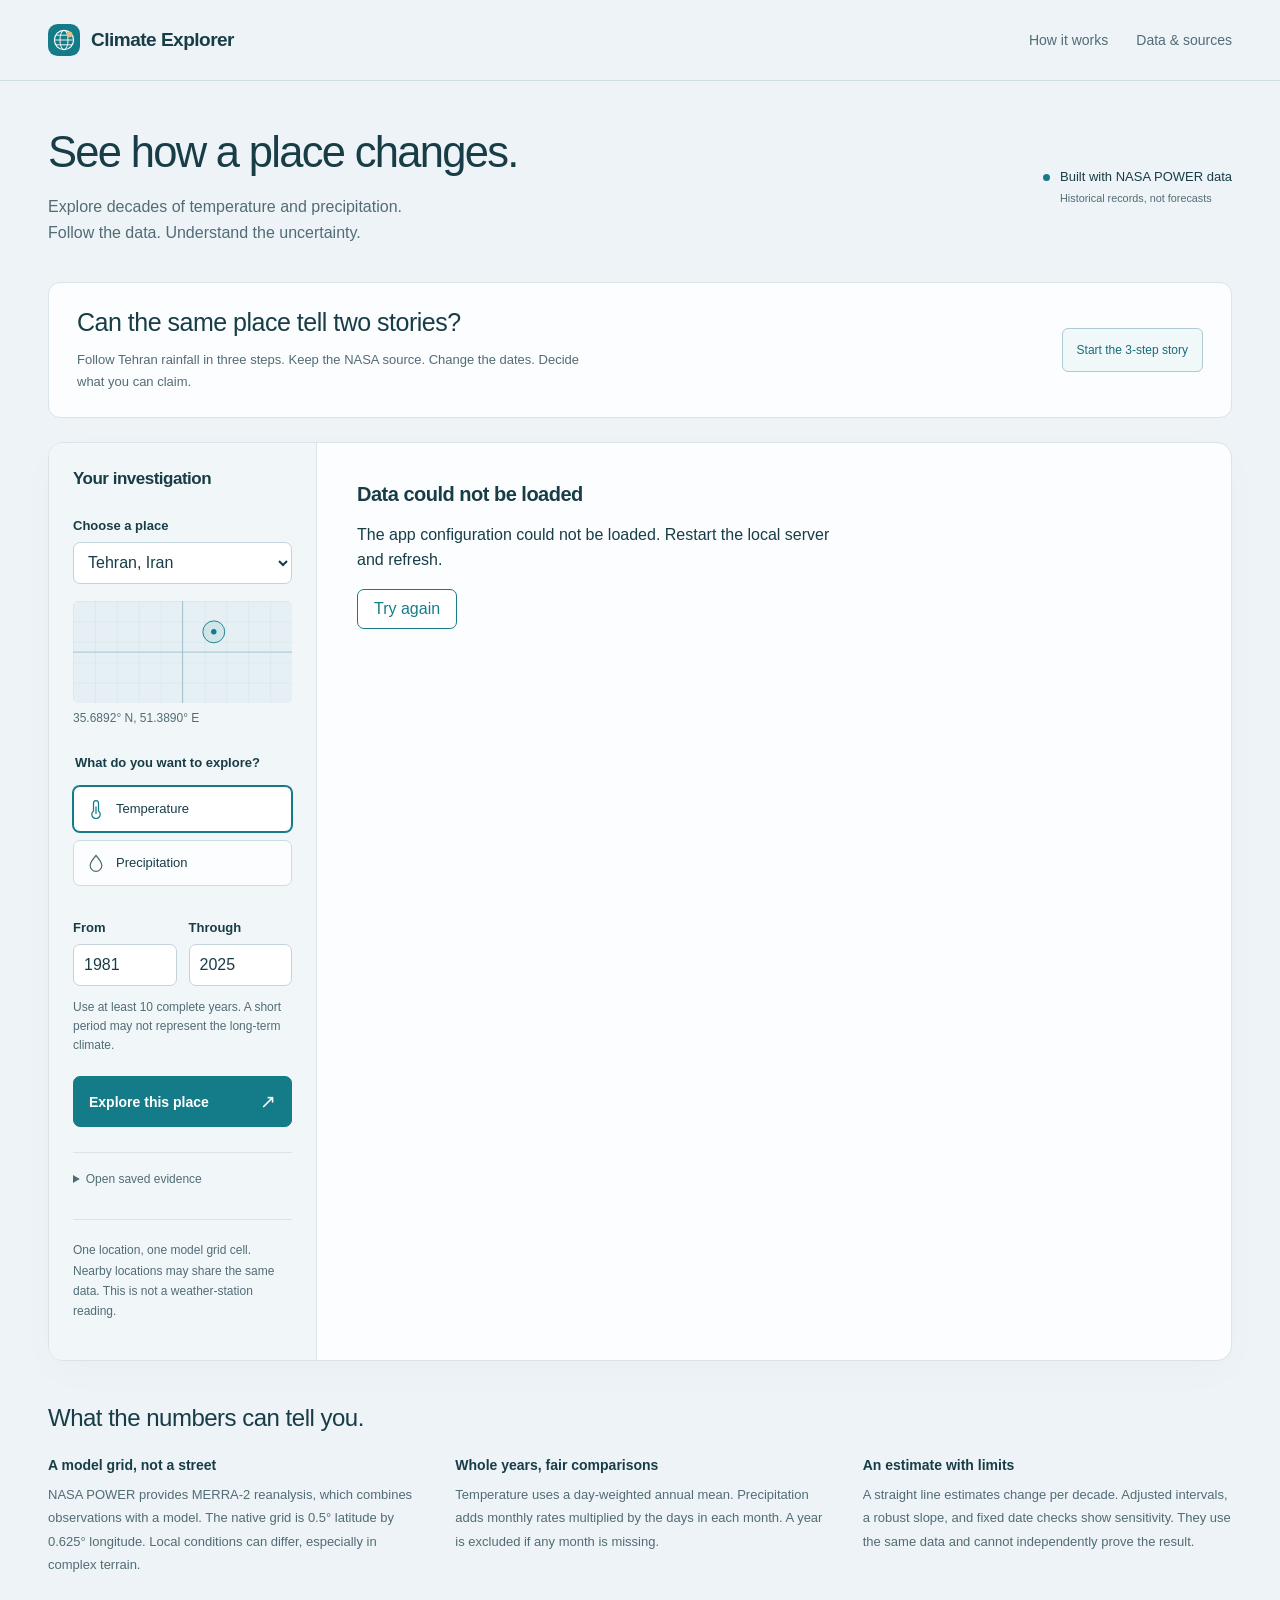
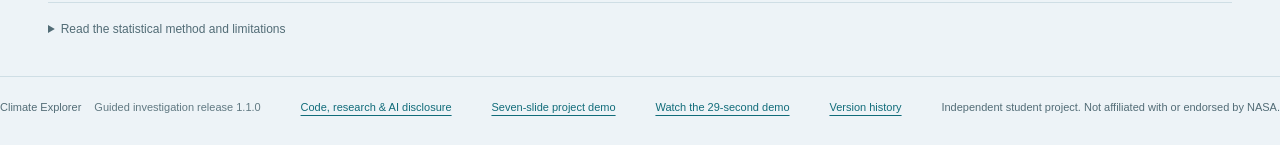
==== commit 9fedd1c5: "Add a guided climate investigation tied to replayable evidence" ====
--- a/static/index.html
+++ b/static/index.html
@@ -8,6 +8,7 @@
   <link rel="icon" href="icon.svg" type="image/svg+xml">
   <link rel="stylesheet" href="style.css">
   <script src="workspace.js" defer></script>
+  <script src="guided-story.js" defer></script>
   <script src="app.js" defer></script>
 </head>
 <body>
@@ -22,6 +23,18 @@
       <div class="data-note"><span class="live-dot"></span><div>Built with NASA POWER data<small>Historical records, not forecasts</small></div></div>
     </section>
     <p id="demo-notice" class="demo-notice" hidden>Public demonstration: five frozen NASA locations, with four fixed periods ending in 2025. No live data request is made. <a href="https://github.com/ArmanDamirchilou/climate-explorer#open-the-full-app">Run the full app for custom places and dates</a>.</p>
+    <section id="guided-story" class="guided-story" aria-labelledby="story-title">
+      <div class="story-invitation"><div><h2 id="story-title">Can the same place tell two stories?</h2><p>Follow Tehran rainfall in three steps. Keep the NASA source. Change the dates. Decide what you can claim.</p></div><button id="story-start" class="secondary-button" type="button">Start the 3-step story</button></div>
+      <p id="story-load-status" class="subtle" role="status" aria-live="polite" hidden></p>
+      <div id="story-panel" hidden>
+        <div class="story-navigation"><ol aria-label="Story steps"><li><button id="story-step-0" type="button">1. The longer record</button></li><li><button id="story-step-1" type="button">2. Change the dates</button></li><li><button id="story-step-2" type="button">3. Defend a claim</button></li></ol><button id="story-close" class="quiet-button" type="button">Close story</button></div>
+        <div class="story-content"><div class="story-reading"><p id="story-progress" class="subtle"></p><h3 id="story-heading" tabindex="-1"></h3><p id="story-explanation"></p><p id="story-interval" class="subtle"></p><p id="story-caution" class="story-caution"></p></div><figure class="story-figure"><figcaption id="story-figure-caption">Fitted rainfall rates from the same NASA response</figcaption><div class="story-rate-row" id="story-rate-full"><span>1981–2025<small>45 complete years</small></span><div class="story-rate-track" aria-hidden="true"><i class="story-zero"></i><i id="story-bar-full" class="story-rate-bar"></i></div><strong id="story-value-full"></strong></div><div class="story-rate-row" id="story-rate-recent"><span>2011–2025<small>15 complete years</small></span><div class="story-rate-track" aria-hidden="true"><i class="story-zero"></i><i id="story-bar-recent" class="story-rate-bar"></i></div><strong id="story-value-recent"></strong></div><p class="subtle">Units: mm/year per decade. Bars show fitted rates on the same scale, not uncertainty intervals.</p></figure></div>
+        <fieldset id="story-claim" class="story-claim" hidden><legend>Which statement does this comparison support?</legend><label><input type="radio" name="story-claim" value="periods">Changing the period changes the estimated rainfall rate.</label><label><input type="radio" name="story-claim" value="reversal">Tehran's climate has permanently reversed.</label><label><input type="radio" name="story-claim" value="forecast">The next decade will be drier.</label><p id="story-claim-feedback" role="status" aria-live="polite"></p></fieldset>
+        <div class="story-actions"><button id="story-previous" class="quiet-button" type="button">Previous step</button><button id="story-open-chart" class="quiet-button" type="button">View the 45-year chart</button><div id="story-comparison-actions" hidden><button id="story-open-full" class="quiet-button" type="button">View 1981–2025 chart</button><button id="story-open-recent" class="quiet-button" type="button">View 2011–2025 chart</button></div><button id="story-next" class="secondary-button" type="button">Next step</button></div>
+        <p id="story-status" class="subtle" role="status" aria-live="polite"></p>
+        <details class="story-source"><summary>Inspect this example's evidence and selection</summary><p id="story-source-description"></p><p id="story-selection"></p><p>Raw source hash: <code id="story-source-hash"></code></p><p><a id="story-source-link" target="_blank" rel="noopener">Open the recorded NASA request</a>. <a href="story-tehran.json" download="climate-explorer-guided-story.json">Download both complete story analyses</a>.</p></details>
+      </div>
+    </section>
     <section id="workspace" class="workspace" aria-label="Climate investigation">
       <aside class="controls">
         <h2>Your investigation</h2>
@@ -86,6 +99,6 @@
     </section>
     <section class="method-section" id="method"><h2>What the numbers can tell you.</h2><div class="method-grid"><article><h3>A model grid, not a street</h3><p>NASA POWER provides MERRA-2 reanalysis, which combines observations with a model. The native grid is 0.5° latitude by 0.625° longitude. Local conditions can differ, especially in complex terrain.</p></article><article><h3>Whole years, fair comparisons</h3><p>Temperature uses a day-weighted annual mean. Precipitation adds monthly rates multiplied by the days in each month. A year is excluded if any month is missing.</p></article><article><h3>An estimate with limits</h3><p>A straight line estimates change per decade. Adjusted intervals, a robust slope, and fixed date checks show sensitivity. They use the same data and cannot independently prove the result.</p></article></div><details><summary>Read the statistical method and limitations</summary><div class="method-details"><p>The annual chart uses ordinary least squares. Its band describes the fitted mean under independent, normally distributed, constant-variance errors. The ordinary slope interval uses Student t with n − 2 degrees of freedom. Its p-value tests a zero slope under these assumptions. The chart is not a forecast.</p><p>The comparison uses statsmodels Newey-West covariance with a Bartlett kernel, n/(n−2) correction, and t(n−2) critical values. The automatic lag is floor(4(n/100)^(2/9)); fixed lags 1 and 5 expose tuning sensitivity. We withhold these intervals if a calendar year is missing. Short-record coverage can be poor, as our synthetic evaluation shows.</p><p>Theil-Sen is the median of pairwise slopes, shown as an outlier sensitivity check without a dependence-adjusted confidence interval. Removing each year once checks single-year influence. Fixed date checks trim five calendar years at each end, retaining at least ten complete years. Their range is descriptive, not a confidence interval.</p><p>These methods do not address dataset bias, all forms of temporal dependence, structural breaks, or multiple comparisons. Repeatedly trying locations and periods can produce apparently significant results by chance. The lag-one warning threshold of 0.3 is only a heuristic. We make no causal or drought-risk claim.</p><p>Rates are rounded at source, so precipitation totals are approximate. The analysis JSON includes the frozen raw response, a payload hash, code fingerprint, dependency versions, and method settings for offline replay. References: <a href="https://power.larc.nasa.gov/docs/services/api/temporal/monthly/" target="_blank" rel="noopener">NASA POWER Monthly API</a>, <a href="https://power.larc.nasa.gov/docs/methodology/data/sources_meteorology/" target="_blank" rel="noopener">POWER meteorology</a>, <a href="https://docs.scipy.org/doc/scipy/reference/generated/scipy.stats.theilslopes.html" target="_blank" rel="noopener">SciPy Theil-Sen</a>, <a href="https://www.statsmodels.org/stable/generated/statsmodels.regression.linear_model.RegressionResults.get_robustcov_results.html" target="_blank" rel="noopener">statsmodels covariance methods</a>.</p></div></details></section>
   </main>
-  <footer><span>Climate Explorer <span class="footer-version">Investigation release 1.0.0</span></span><a href="https://github.com/ArmanDamirchilou/climate-explorer">Code, research & AI disclosure</a><a href="https://armandamirchilou.github.io/climate-explorer/climate-explorer-demo.pdf">Seven-slide project demo</a><a href="https://armandamirchilou.github.io/climate-explorer/demo.html">Watch the 29-second demo</a><a href="https://github.com/ArmanDamirchilou/climate-explorer/blob/main/CHANGELOG.md">Version history</a><span>Independent student project. Not affiliated with or endorsed by NASA.</span></footer>
+  <footer><span>Climate Explorer <span class="footer-version">Guided investigation release 1.1.0</span></span><a href="https://github.com/ArmanDamirchilou/climate-explorer">Code, research & AI disclosure</a><a href="https://armandamirchilou.github.io/climate-explorer/climate-explorer-demo.pdf">Seven-slide project demo</a><a href="https://armandamirchilou.github.io/climate-explorer/demo.html">Watch the 29-second demo</a><a href="https://github.com/ArmanDamirchilou/climate-explorer/blob/main/CHANGELOG.md">Version history</a><span>Independent student project. Not affiliated with or endorsed by NASA.</span></footer>
 </body>
 </html>
--- a/static/style.css
+++ b/static/style.css
@@ -18,3 +18,8 @@
 .printed-note,.print-disclosure{display:none}@media print{.worksheet textarea{display:none}.worksheet .printed-note,.worksheet .print-disclosure{display:block;white-space:pre-wrap;overflow-wrap:anywhere}.worksheet .print-disclosure{font-size:9pt;border-top:1px solid #bbb;padding-top:10px}}
 
 .demo-video{display:block;width:100%;height:auto;background:#183d47;border:1px solid var(--line);border-radius:8px}
+
+.guided-story{background:var(--paper);border:1px solid var(--line);border-radius:12px;padding:24px 28px;margin:0 0 24px}.story-invitation{display:flex;align-items:center;justify-content:space-between;gap:24px}.story-invitation h2{font-family:"Trebuchet MS",sans-serif;font-size:25px;font-weight:500;line-height:1.25}.story-invitation p{font-size:13px;line-height:1.7;color:var(--muted);max-width:70ch;margin:8px 0 0}.story-invitation button{flex-shrink:0;min-height:44px}.story-navigation{display:flex;justify-content:space-between;align-items:flex-start;gap:18px;border-top:1px solid var(--line);padding-top:20px;margin-top:23px}.story-navigation ol{list-style:none;padding:0;margin:0;display:flex;gap:10px;flex-wrap:wrap}.story-navigation li{margin:0}.story-navigation ol button{border:1px solid var(--line);background:transparent;color:var(--muted);padding:11px 13px;font-size:12px;min-height:44px}.story-navigation button[aria-current=step]{background:#e3f0f2;border-color:var(--teal);color:var(--ink);font-weight:600}.story-content{display:grid;grid-template-columns:minmax(0,1fr) minmax(290px,.9fr);gap:36px;padding:25px 0 12px;align-items:start}.story-reading h3{font-size:20px;letter-spacing:-.3px;line-height:1.35;margin:7px 0 13px}.story-reading p{font-size:13px;line-height:1.8;max-width:70ch}.story-reading .subtle{font-size:12px}.story-caution{border-left:3px solid var(--teal);padding-left:13px;color:var(--muted)}.story-figure{margin:0;background:#f1f7f9;border-radius:8px;padding:19px 18px}.story-figure figcaption{font-size:12px;line-height:1.6;color:var(--muted);margin-bottom:18px}.story-rate-row{display:grid;grid-template-columns:92px minmax(50px,1fr) 74px;align-items:center;gap:10px;margin:17px 0;padding:9px 0}.story-rate-row>span{font-size:12px;line-height:1.5}.story-rate-row small{display:block;font-size:10px;color:var(--muted)}.story-rate-row strong{font-family:"Trebuchet MS",sans-serif;font-size:22px;font-weight:500;text-align:right;font-variant-numeric:tabular-nums;letter-spacing:-.5px}.story-rate-current>span{font-weight:650}.story-rate-current strong{color:var(--teal)}.story-rate-track{height:29px;position:relative;border-bottom:1px solid #b7ced7}.story-zero{position:absolute;left:50%;top:0;height:29px;border-left:1px solid var(--muted)}.story-rate-bar{position:absolute;top:7px;height:14px;background:var(--teal);border-radius:2px}.story-figure>.subtle{font-size:11px;margin-top:16px}.story-actions{display:flex;gap:10px;flex-wrap:wrap;align-items:center;border-top:1px solid var(--line);padding-top:18px;margin-top:15px}.story-actions button{min-height:44px;white-space:normal}.story-actions .secondary-button{margin-left:auto}.story-actions #story-comparison-actions{display:flex;gap:10px;flex-wrap:wrap}.story-source{margin-top:18px;font-size:12px;border-top:1px solid var(--line);padding-top:12px}.story-source p{font-size:12px;color:var(--muted);line-height:1.7;max-width:95ch;overflow-wrap:anywhere}.story-source code{font-size:10px}.story-claim{border:1px solid var(--line);border-radius:8px;padding:16px 18px;margin:6px 0 20px;max-width:760px}.story-claim legend{font-size:14px;font-weight:600;padding:0 8px}.story-claim label{display:flex;align-items:flex-start;gap:10px;font-size:13px;line-height:1.7;margin:10px 0;cursor:pointer}.story-claim input{margin-top:5px;flex-shrink:0}.story-claim p{font-size:12px;line-height:1.7;color:var(--teal);margin:12px 0 0}.guided-story>#story-load-status{margin-top:14px}.guided-story #story-status{margin-top:13px;max-width:90ch}#story-heading:focus-visible,#chart-title:focus-visible{outline:3px solid var(--focus);outline-offset:5px}
+@media(max-width:1100px){.story-content{grid-template-columns:1fr;gap:12px}.story-figure{max-width:650px}.story-invitation h2{font-size:23px}}
+@media(max-width:760px){.guided-story{padding:20px 18px}.story-invitation{align-items:flex-start;flex-direction:column;gap:16px}.story-invitation button{width:100%}.story-navigation{flex-wrap:wrap;gap:12px}.story-navigation ol{display:grid;grid-template-columns:1fr;flex:1;gap:7px}.story-navigation ol button{width:100%;text-align:left}.story-navigation>.quiet-button{padding:10px;min-height:44px;white-space:normal}.story-content{padding-top:22px}.story-reading h3{font-size:19px}.story-rate-row{grid-template-columns:88px minmax(25px,1fr) 65px;gap:8px}.story-rate-row strong{font-size:20px}.story-figure{padding:16px 12px}.story-actions{display:grid;grid-template-columns:1fr 1fr}.story-actions>button,.story-actions .secondary-button{width:100%;margin:0}.story-actions #story-comparison-actions{grid-column:1/-1}.story-actions #story-comparison-actions button{flex:1}.story-actions>.secondary-button{grid-column:1/-1}.story-claim{padding:13px 10px}.story-claim legend{font-size:13px}.story-claim label{font-size:12px}}
+@media print{.guided-story{display:none!important}}
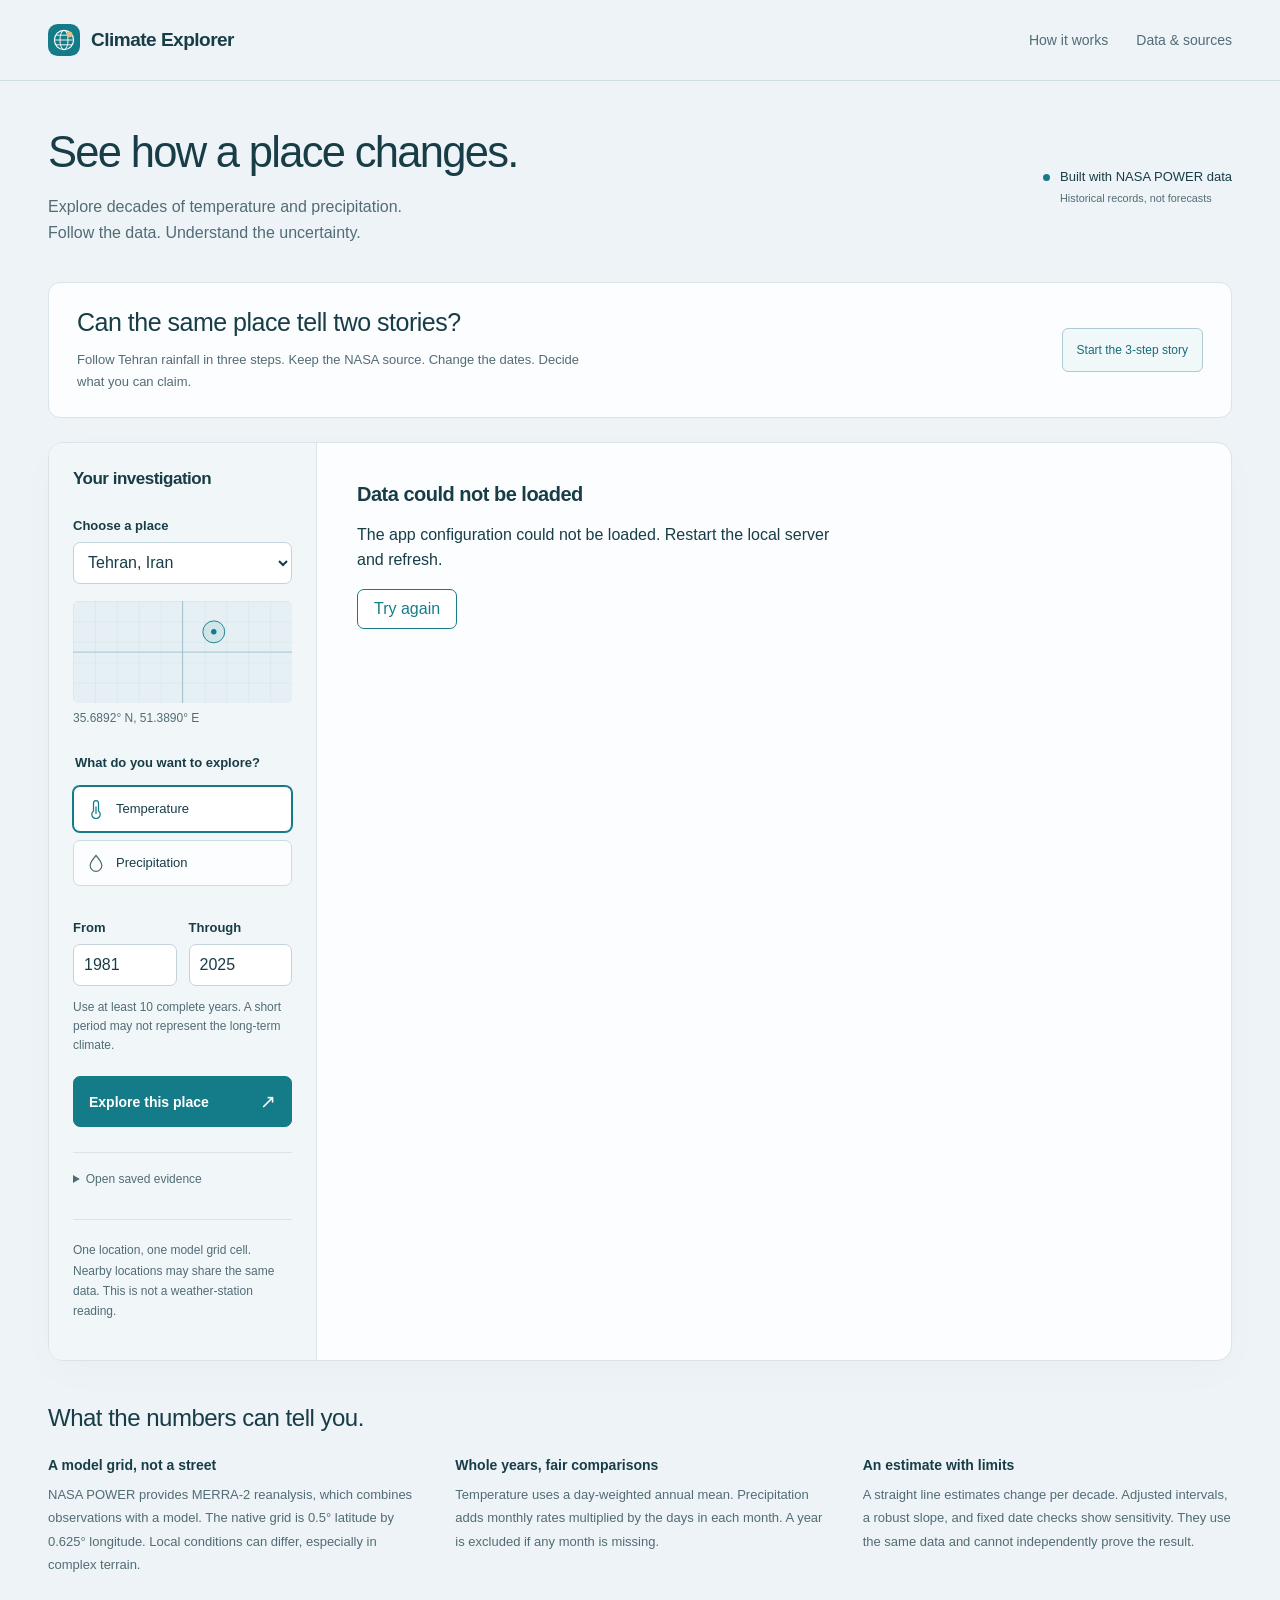
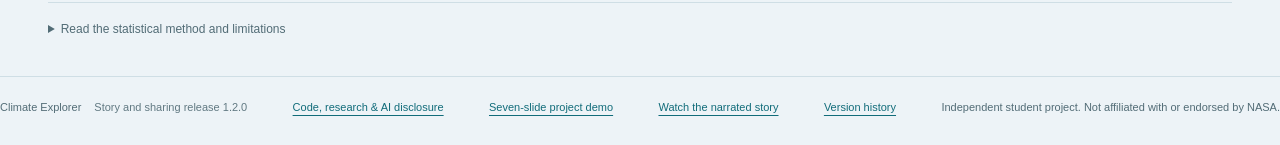
==== commit c7f5ee1e: "Add narrated climate films and shareable evidence views" ====
--- a/static/index.html
+++ b/static/index.html
@@ -9,6 +9,7 @@
   <link rel="stylesheet" href="style.css">
   <script src="workspace.js" defer></script>
   <script src="guided-story.js" defer></script>
+  <script src="view-links.js" defer></script>
   <script src="app.js" defer></script>
 </head>
 <body>
@@ -23,6 +24,7 @@
       <div class="data-note"><span class="live-dot"></span><div>Built with NASA POWER data<small>Historical records, not forecasts</small></div></div>
     </section>
     <p id="demo-notice" class="demo-notice" hidden>Public demonstration: five frozen NASA locations, with four fixed periods ending in 2025. No live data request is made. <a href="https://github.com/ArmanDamirchilou/climate-explorer#open-the-full-app">Run the full app for custom places and dates</a>.</p>
+    <p id="view-link-notice" class="view-link-notice" role="status" aria-live="polite" hidden></p>
     <section id="guided-story" class="guided-story" aria-labelledby="story-title">
       <div class="story-invitation"><div><h2 id="story-title">Can the same place tell two stories?</h2><p>Follow Tehran rainfall in three steps. Keep the NASA source. Change the dates. Decide what you can claim.</p></div><button id="story-start" class="secondary-button" type="button">Start the 3-step story</button></div>
       <p id="story-load-status" class="subtle" role="status" aria-live="polite" hidden></p>
@@ -91,7 +93,7 @@
             <p><a href="validation.html#dataset-evaluation">Read all five locations and the Toronto investigation</a>.</p>
           </section>
           <section class="season-section"><div class="section-heading"><div><h2>Every month has a story.</h2><p class="subtle" id="season-description">Look for seasonal patterns and unusual years.</p></div><div id="heatmap-key" class="heatmap-key"></div></div><div class="heatmap-scroll"><svg id="monthly-chart" viewBox="0 0 900 230" role="img" aria-labelledby="monthly-title monthly-description"></svg></div><p id="monthly-detail" class="subtle heatmap-detail" aria-live="polite">Hover over a month, or use Tab and the arrow keys to inspect a value.</p></section>
-          <section class="source-section" id="sources"><div><h2>Follow the evidence.</h2><p id="source-description"></p><p id="retrieval-description" class="subtle"></p><p><a id="source-link" target="_blank" rel="noopener">Open the original NASA response</a></p></div><div class="download-actions"><a id="download-csv" class="secondary-button">Download annual CSV</a><button id="download-report" class="quiet-button" type="button">Download analysis JSON</button></div></section>
+          <section class="source-section" id="sources"><div><h2>Follow the evidence.</h2><p id="source-description"></p><p id="retrieval-description" class="subtle"></p><p><a id="source-link" target="_blank" rel="noopener">Open the original NASA response</a></p></div><div class="download-actions"><a id="download-csv" class="secondary-button">Download annual CSV</a><button id="download-report" class="quiet-button" type="button">Download analysis JSON</button></div><div id="view-link-controls" class="view-link-controls" hidden><button id="copy-view-link" class="quiet-button" type="button" disabled>Copy view link</button><p id="view-link-help" class="subtle">Opens this public example. Notes are not included. The link does not freeze the app version or source data. Download your investigation for the exact frozen evidence.</p><p id="view-link-status" class="subtle" role="status" aria-live="polite"></p><div id="view-link-fallback" hidden><label for="view-link-url">Select and copy this view link</label><input id="view-link-url" type="text" readonly spellcheck="false" autocomplete="off"></div></div></section>
           <details class="data-table"><summary>View annual values as a table</summary><div class="table-scroll"><table><caption id="table-caption"></caption><thead><tr><th scope="col">Year</th><th scope="col" id="table-unit">Annual value</th></tr></thead><tbody id="table-body"></tbody></table></div></details>
           <section class="worksheet" aria-labelledby="worksheet-title"><h2 id="worksheet-title">Write a claim you can defend.</h2><p>Use the checks above to explain what this record supports. Your notes stay on this device. Download them with the evidence to share your work.</p><label for="investigation-question">My question</label><textarea id="investigation-question" rows="2" maxlength="2000" placeholder="What change am I investigating?"></textarea><label for="investigation-interpretation">My interpretation</label><textarea id="investigation-interpretation" rows="3" maxlength="4000" placeholder="Include the place, years, rate, units, and assumptions."></textarea><label for="investigation-uncertainty">What I still need to check</label><textarea id="investigation-uncertainty" rows="2" maxlength="2000" placeholder="What could change my conclusion?"></textarea><label class="save-choice"><input id="save-locally" type="checkbox"> Keep my latest investigation in this browser</label><p class="subtle">Optional. Uses browser storage on this device, including your notes. Anyone using this browser profile may be able to read it. Clear the local copy when using a shared computer.</p><div class="worksheet-actions"><button id="print-investigation" class="quiet-button" type="button">Print investigation</button><button id="download-investigation" class="secondary-button" type="button">Download my investigation</button></div><p class="subtle">Saves your notes, the exact displayed analysis, a readable evidence summary, and source comparison in one JSON file. Notes do not upload to the project.</p><p class="print-disclosure">AI-assisted software by Codex. Notes are entered by the user. Browser import checks do not recompute uncertainty intervals. Full numerical replay: evaluation/replay.py. NASA data are not independently authenticated by a file hash.</p></section>
         </div>
@@ -99,6 +101,6 @@
     </section>
     <section class="method-section" id="method"><h2>What the numbers can tell you.</h2><div class="method-grid"><article><h3>A model grid, not a street</h3><p>NASA POWER provides MERRA-2 reanalysis, which combines observations with a model. The native grid is 0.5° latitude by 0.625° longitude. Local conditions can differ, especially in complex terrain.</p></article><article><h3>Whole years, fair comparisons</h3><p>Temperature uses a day-weighted annual mean. Precipitation adds monthly rates multiplied by the days in each month. A year is excluded if any month is missing.</p></article><article><h3>An estimate with limits</h3><p>A straight line estimates change per decade. Adjusted intervals, a robust slope, and fixed date checks show sensitivity. They use the same data and cannot independently prove the result.</p></article></div><details><summary>Read the statistical method and limitations</summary><div class="method-details"><p>The annual chart uses ordinary least squares. Its band describes the fitted mean under independent, normally distributed, constant-variance errors. The ordinary slope interval uses Student t with n − 2 degrees of freedom. Its p-value tests a zero slope under these assumptions. The chart is not a forecast.</p><p>The comparison uses statsmodels Newey-West covariance with a Bartlett kernel, n/(n−2) correction, and t(n−2) critical values. The automatic lag is floor(4(n/100)^(2/9)); fixed lags 1 and 5 expose tuning sensitivity. We withhold these intervals if a calendar year is missing. Short-record coverage can be poor, as our synthetic evaluation shows.</p><p>Theil-Sen is the median of pairwise slopes, shown as an outlier sensitivity check without a dependence-adjusted confidence interval. Removing each year once checks single-year influence. Fixed date checks trim five calendar years at each end, retaining at least ten complete years. Their range is descriptive, not a confidence interval.</p><p>These methods do not address dataset bias, all forms of temporal dependence, structural breaks, or multiple comparisons. Repeatedly trying locations and periods can produce apparently significant results by chance. The lag-one warning threshold of 0.3 is only a heuristic. We make no causal or drought-risk claim.</p><p>Rates are rounded at source, so precipitation totals are approximate. The analysis JSON includes the frozen raw response, a payload hash, code fingerprint, dependency versions, and method settings for offline replay. References: <a href="https://power.larc.nasa.gov/docs/services/api/temporal/monthly/" target="_blank" rel="noopener">NASA POWER Monthly API</a>, <a href="https://power.larc.nasa.gov/docs/methodology/data/sources_meteorology/" target="_blank" rel="noopener">POWER meteorology</a>, <a href="https://docs.scipy.org/doc/scipy/reference/generated/scipy.stats.theilslopes.html" target="_blank" rel="noopener">SciPy Theil-Sen</a>, <a href="https://www.statsmodels.org/stable/generated/statsmodels.regression.linear_model.RegressionResults.get_robustcov_results.html" target="_blank" rel="noopener">statsmodels covariance methods</a>.</p></div></details></section>
   </main>
-  <footer><span>Climate Explorer <span class="footer-version">Guided investigation release 1.1.0</span></span><a href="https://github.com/ArmanDamirchilou/climate-explorer">Code, research & AI disclosure</a><a href="https://armandamirchilou.github.io/climate-explorer/climate-explorer-demo.pdf">Seven-slide project demo</a><a href="https://armandamirchilou.github.io/climate-explorer/demo.html">Watch the 29-second demo</a><a href="https://github.com/ArmanDamirchilou/climate-explorer/blob/main/CHANGELOG.md">Version history</a><span>Independent student project. Not affiliated with or endorsed by NASA.</span></footer>
+  <footer><span>Climate Explorer <span class="footer-version">Story and sharing release 1.2.0</span></span><a href="https://github.com/ArmanDamirchilou/climate-explorer">Code, research & AI disclosure</a><a href="https://armandamirchilou.github.io/climate-explorer/climate-explorer-demo.pdf">Seven-slide project demo</a><a href="https://armandamirchilou.github.io/climate-explorer/demo.html">Watch the narrated story</a><a href="https://github.com/ArmanDamirchilou/climate-explorer/blob/main/CHANGELOG.md">Version history</a><span>Independent student project. Not affiliated with or endorsed by NASA.</span></footer>
 </body>
 </html>
--- a/static/style.css
+++ b/static/style.css
@@ -23,3 +23,7 @@
 @media(max-width:1100px){.story-content{grid-template-columns:1fr;gap:12px}.story-figure{max-width:650px}.story-invitation h2{font-size:23px}}
 @media(max-width:760px){.guided-story{padding:20px 18px}.story-invitation{align-items:flex-start;flex-direction:column;gap:16px}.story-invitation button{width:100%}.story-navigation{flex-wrap:wrap;gap:12px}.story-navigation ol{display:grid;grid-template-columns:1fr;flex:1;gap:7px}.story-navigation ol button{width:100%;text-align:left}.story-navigation>.quiet-button{padding:10px;min-height:44px;white-space:normal}.story-content{padding-top:22px}.story-reading h3{font-size:19px}.story-rate-row{grid-template-columns:88px minmax(25px,1fr) 65px;gap:8px}.story-rate-row strong{font-size:20px}.story-figure{padding:16px 12px}.story-actions{display:grid;grid-template-columns:1fr 1fr}.story-actions>button,.story-actions .secondary-button{width:100%;margin:0}.story-actions #story-comparison-actions{grid-column:1/-1}.story-actions #story-comparison-actions button{flex:1}.story-actions>.secondary-button{grid-column:1/-1}.story-claim{padding:13px 10px}.story-claim legend{font-size:13px}.story-claim label{font-size:12px}}
 @media print{.guided-story{display:none!important}}
+
+.view-link-notice{font-size:13px;color:var(--muted);line-height:1.7;margin:0 0 20px;padding:12px 16px;border-left:3px solid var(--teal);background:#e8f2f5;max-width:92ch}.view-link-controls{grid-column:1/-1;display:grid;grid-template-columns:auto minmax(0,1fr);gap:8px 16px;align-items:start;border-top:1px solid var(--line);padding-top:17px}.view-link-controls>button{min-height:44px}.view-link-controls p{margin:0;font-size:12px}.view-link-controls #view-link-status,.view-link-controls #view-link-fallback{grid-column:1/-1}.view-link-controls label{display:block;font-size:12px;line-height:1.6;margin:6px 0}.view-link-controls input{width:100%;min-width:0;padding:10px;border:1px solid #c1d4dc;background:white;color:var(--ink);font-size:12px}.view-link-controls input:focus-visible{outline:3px solid var(--focus);outline-offset:3px}
+@media(max-width:760px){.view-link-controls{grid-template-columns:1fr}.view-link-controls>button{white-space:normal;text-align:center}.view-link-notice{font-size:12px}}
+@media print{.view-link-controls,.view-link-notice{display:none!important}}
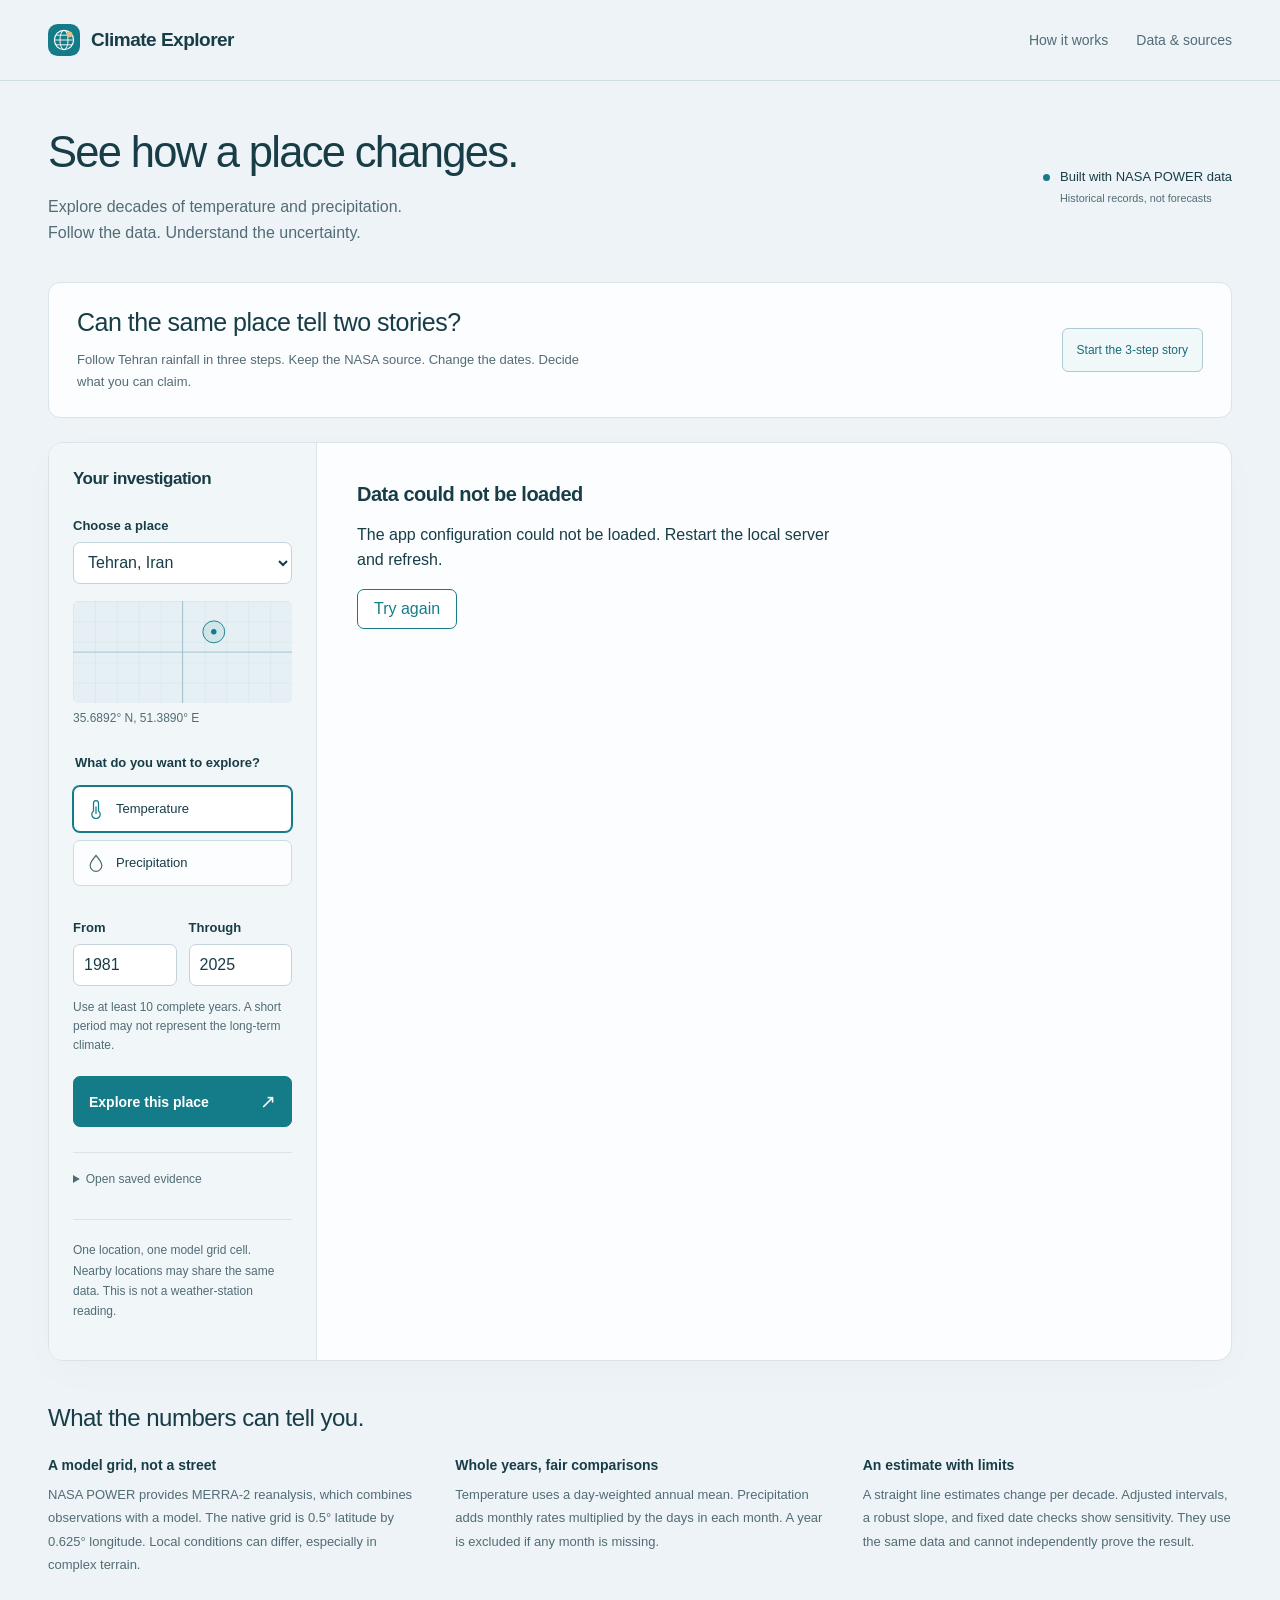
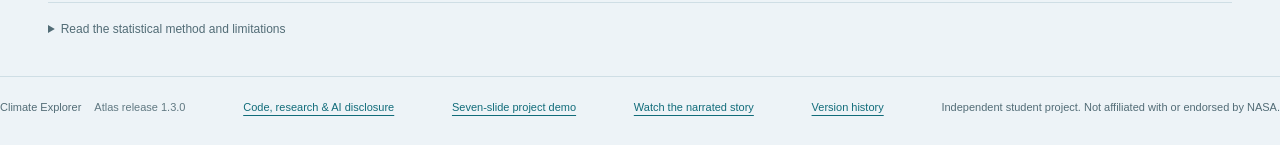
==== commit 661fe268: "Add complete date-window evidence and a technical studio film" ====
--- a/static/index.html
+++ b/static/index.html
@@ -10,6 +10,7 @@
   <script src="workspace.js" defer></script>
   <script src="guided-story.js" defer></script>
   <script src="view-links.js" defer></script>
+  <script src="window-atlas.js" defer></script>
   <script src="app.js" defer></script>
 </head>
 <body>
@@ -73,6 +74,7 @@
             <p id="coverage-note" class="warning" hidden></p>
           </section>
           <section id="window-section" class="window-section" hidden><h2>How much do the dates change the estimate?</h2><p>These four periods were fixed before displaying the results. Each asks about a different span of history. A shorter record can be more sensitive to unusual years.</p><div class="table-scroll"><table><caption id="window-caption"></caption><thead><tr><th scope="col">Period</th><th scope="col">Complete years</th><th scope="col">Rate per decade</th></tr></thead><tbody id="window-body"></tbody></table></div><p class="subtle">All periods use the same frozen NASA response. Differences do not prove acceleration or a cause. Do not choose a period because it gives a preferred result.</p></section>
+          <section id="window-atlas" class="atlas-section" aria-labelledby="atlas-title"><h2 id="atlas-title">See every date window, not just four.</h2><p>Inspect all contiguous periods of at least ten calendar years in one retained NASA response. Each fit also needs ten complete years. Loading the atlas does not change the current chart.</p><button id="atlas-load" class="secondary-button" type="button" disabled>Choose a preset location to load its atlas</button><p id="atlas-status" class="subtle" role="status" aria-live="polite"></p><div id="atlas-content" hidden><p id="atlas-source-note" class="atlas-source-note"></p><div class="atlas-filters"><div><label for="atlas-minimum">Display periods at least</label><select id="atlas-minimum"><option value="10">10 calendar years</option><option value="15">15 calendar years</option><option value="20">20 calendar years</option><option value="25">25 calendar years</option><option value="30">30 calendar years</option><option value="35">35 calendar years</option><option value="40">40 calendar years</option><option value="45">45 calendar years</option></select></div><div><label for="atlas-direction">Display fitted directions</label><select id="atlas-direction"><option value="all">All directions and unavailable fits</option><option value="positive">Positive rates</option><option value="negative">Negative rates</option><option value="zero">Exactly zero rates</option></select></div></div><p id="atlas-counts" class="subtle" role="status"></p><p class="atlas-legend"><i class="atlas-negative" aria-hidden="true"></i>Negative fitted rate <i class="atlas-positive" aria-hidden="true"></i>Positive fitted rate. Color strength uses the full atlas scale, including when filtered.</p><p id="atlas-keyboard" class="subtle">Select a square to inspect its period. With a square focused, use arrow keys to move across end years or start years. Home and End move to the first or last displayed period. The table below offers the same values and larger controls.</p><div class="atlas-chart-scroll"><svg id="atlas-chart" role="group" viewBox="0 0 582 587" aria-describedby="atlas-keyboard" aria-label="Window sensitivity chart"></svg></div><div class="atlas-selected-panel"><h3>Selected period</h3><p id="atlas-selected" tabindex="-1"></p><p id="atlas-selection-hidden" class="subtle" hidden>The selected period is hidden by the display filters. Its evidence remains selected; filters do not change the analysis.</p><button id="atlas-open" class="quiet-button" type="button" disabled>Open this period's evidence in the main chart</button></div><details class="atlas-table-details"><summary>Use the complete values table</summary><div class="table-scroll"><table><caption id="atlas-table-caption"></caption><thead><tr><th scope="col">Select period</th><th scope="col">Complete years</th><th scope="col">Fitted rate</th><th scope="col">Ordinary 95% interval</th></tr></thead><tbody id="atlas-table-body"></tbody></table></div><div class="atlas-pagination"><button id="atlas-page-previous" class="quiet-button" type="button">Previous page</button><p id="atlas-page-status" class="subtle" role="status"></p><button id="atlas-page-next" class="quiet-button" type="button">Next page</button></div></details><p class="atlas-caveat">Changing dates changes the period being estimated. These windows overlap and are not independent replications. Counts and ranges describe this finite set of windows, not probabilities or confidence in a direction. Intervals have no correction for searching across many windows. Do not pick a window because its sign or interval supports a preferred claim. This is not a test of acceleration, a cause, or a forecast.</p><details class="atlas-provenance"><summary>Inspect the retained atlas source</summary><p>Raw source hash: <code id="atlas-source-hash"></code></p><p><a id="atlas-source-link" target="_blank" rel="noopener">Open the recorded NASA request</a>. <a id="atlas-download" download="climate-explorer-window-atlas.json">Download all atlas data</a>.</p><p>The shared raw response is retained once. Opening a period reconstructs a complete analysis file and checks its aggregation and point estimates in the browser. Confidence intervals, p-values, correlation and bands remain precomputed. The Python replay provides the full numerical check.</p></details></div></section>
           <section class="checks-section" aria-labelledby="checks-title">
             <h2 id="checks-title">Does the result depend on the method?</h2>
             <p id="checks-summary" class="checks-intro"></p>
@@ -101,6 +103,6 @@
     </section>
     <section class="method-section" id="method"><h2>What the numbers can tell you.</h2><div class="method-grid"><article><h3>A model grid, not a street</h3><p>NASA POWER provides MERRA-2 reanalysis, which combines observations with a model. The native grid is 0.5° latitude by 0.625° longitude. Local conditions can differ, especially in complex terrain.</p></article><article><h3>Whole years, fair comparisons</h3><p>Temperature uses a day-weighted annual mean. Precipitation adds monthly rates multiplied by the days in each month. A year is excluded if any month is missing.</p></article><article><h3>An estimate with limits</h3><p>A straight line estimates change per decade. Adjusted intervals, a robust slope, and fixed date checks show sensitivity. They use the same data and cannot independently prove the result.</p></article></div><details><summary>Read the statistical method and limitations</summary><div class="method-details"><p>The annual chart uses ordinary least squares. Its band describes the fitted mean under independent, normally distributed, constant-variance errors. The ordinary slope interval uses Student t with n − 2 degrees of freedom. Its p-value tests a zero slope under these assumptions. The chart is not a forecast.</p><p>The comparison uses statsmodels Newey-West covariance with a Bartlett kernel, n/(n−2) correction, and t(n−2) critical values. The automatic lag is floor(4(n/100)^(2/9)); fixed lags 1 and 5 expose tuning sensitivity. We withhold these intervals if a calendar year is missing. Short-record coverage can be poor, as our synthetic evaluation shows.</p><p>Theil-Sen is the median of pairwise slopes, shown as an outlier sensitivity check without a dependence-adjusted confidence interval. Removing each year once checks single-year influence. Fixed date checks trim five calendar years at each end, retaining at least ten complete years. Their range is descriptive, not a confidence interval.</p><p>These methods do not address dataset bias, all forms of temporal dependence, structural breaks, or multiple comparisons. Repeatedly trying locations and periods can produce apparently significant results by chance. The lag-one warning threshold of 0.3 is only a heuristic. We make no causal or drought-risk claim.</p><p>Rates are rounded at source, so precipitation totals are approximate. The analysis JSON includes the frozen raw response, a payload hash, code fingerprint, dependency versions, and method settings for offline replay. References: <a href="https://power.larc.nasa.gov/docs/services/api/temporal/monthly/" target="_blank" rel="noopener">NASA POWER Monthly API</a>, <a href="https://power.larc.nasa.gov/docs/methodology/data/sources_meteorology/" target="_blank" rel="noopener">POWER meteorology</a>, <a href="https://docs.scipy.org/doc/scipy/reference/generated/scipy.stats.theilslopes.html" target="_blank" rel="noopener">SciPy Theil-Sen</a>, <a href="https://www.statsmodels.org/stable/generated/statsmodels.regression.linear_model.RegressionResults.get_robustcov_results.html" target="_blank" rel="noopener">statsmodels covariance methods</a>.</p></div></details></section>
   </main>
-  <footer><span>Climate Explorer <span class="footer-version">Story and sharing release 1.2.0</span></span><a href="https://github.com/ArmanDamirchilou/climate-explorer">Code, research & AI disclosure</a><a href="https://armandamirchilou.github.io/climate-explorer/climate-explorer-demo.pdf">Seven-slide project demo</a><a href="https://armandamirchilou.github.io/climate-explorer/demo.html">Watch the narrated story</a><a href="https://github.com/ArmanDamirchilou/climate-explorer/blob/main/CHANGELOG.md">Version history</a><span>Independent student project. Not affiliated with or endorsed by NASA.</span></footer>
+  <footer><span>Climate Explorer <span class="footer-version">Atlas release 1.3.0</span></span><a href="https://github.com/ArmanDamirchilou/climate-explorer">Code, research & AI disclosure</a><a href="https://armandamirchilou.github.io/climate-explorer/climate-explorer-demo.pdf">Seven-slide project demo</a><a href="https://armandamirchilou.github.io/climate-explorer/demo.html">Watch the narrated story</a><a href="https://github.com/ArmanDamirchilou/climate-explorer/blob/main/CHANGELOG.md">Version history</a><span>Independent student project. Not affiliated with or endorsed by NASA.</span></footer>
 </body>
 </html>
--- a/static/style.css
+++ b/static/style.css
@@ -27,3 +27,7 @@
 .view-link-notice{font-size:13px;color:var(--muted);line-height:1.7;margin:0 0 20px;padding:12px 16px;border-left:3px solid var(--teal);background:#e8f2f5;max-width:92ch}.view-link-controls{grid-column:1/-1;display:grid;grid-template-columns:auto minmax(0,1fr);gap:8px 16px;align-items:start;border-top:1px solid var(--line);padding-top:17px}.view-link-controls>button{min-height:44px}.view-link-controls p{margin:0;font-size:12px}.view-link-controls #view-link-status,.view-link-controls #view-link-fallback{grid-column:1/-1}.view-link-controls label{display:block;font-size:12px;line-height:1.6;margin:6px 0}.view-link-controls input{width:100%;min-width:0;padding:10px;border:1px solid #c1d4dc;background:white;color:var(--ink);font-size:12px}.view-link-controls input:focus-visible{outline:3px solid var(--focus);outline-offset:3px}
 @media(max-width:760px){.view-link-controls{grid-template-columns:1fr}.view-link-controls>button{white-space:normal;text-align:center}.view-link-notice{font-size:12px}}
 @media print{.view-link-controls,.view-link-notice{display:none!important}}
+
+.atlas-section{padding:29px 30px;border-top:1px solid var(--line);background:#f8fbfc}.atlas-section>p,.atlas-section details p{font-size:13px;color:var(--muted);line-height:1.75;max-width:82ch}.atlas-section .secondary-button{margin:16px 0 12px;min-height:44px}.atlas-section #atlas-status{margin-top:10px}.atlas-source-note{font-size:12px;line-height:1.7;color:var(--muted);border-left:3px solid var(--teal);padding-left:12px}.atlas-filters{display:grid;grid-template-columns:1fr 1fr;gap:16px;margin:20px 0 12px;max-width:720px}.atlas-filters label{display:block;font-size:12px;line-height:1.6;margin-bottom:7px}.atlas-filters select{font-size:12px;min-height:44px}.atlas-legend{display:flex;flex-wrap:wrap;align-items:center;gap:8px;font-size:11px;color:var(--muted);line-height:1.7;margin:16px 0}.atlas-legend i{display:inline-block;width:12px;height:12px}.atlas-negative{background:#964e6f}.atlas-positive{background:#147c89}.atlas-chart-scroll{max-width:680px;overflow-x:auto;margin:15px 0}#atlas-chart{display:block;width:100%;min-width:520px;height:auto}#atlas-chart rect{cursor:pointer;stroke:var(--paper);stroke-width:.5}#atlas-chart .atlas-selected-cell{stroke:var(--ink);stroke-width:2}#atlas-chart [tabindex]:focus-visible{outline:2px solid var(--ink);outline-offset:1px}.atlas-selected-panel{background:var(--paper);border:1px solid var(--line);border-radius:7px;padding:17px;margin:15px 0 22px;max-width:760px}.atlas-selected-panel h3{font-size:15px;margin:0 0 9px}.atlas-selected-panel p{font-size:12px;color:var(--muted);line-height:1.8;max-width:80ch}.atlas-selected-panel button{min-height:44px;white-space:normal}.atlas-table-details{font-size:12px}.atlas-table-details .table-scroll{max-height:none}.atlas-table-details table{font-size:12px;min-width:520px}.atlas-table-details th{position:static}.atlas-period-button{font-size:12px;color:var(--teal);background:var(--paper);border:1px solid var(--line);padding:10px;min-height:44px;white-space:nowrap}.atlas-pagination{display:flex;align-items:center;justify-content:space-between;gap:12px;margin-top:12px}.atlas-pagination button{min-height:44px;white-space:normal}.atlas-pagination p{font-size:11px}.atlas-caveat{font-size:12px;line-height:1.8;color:#6b552e;background:#faf4e8;border-left:3px solid #c4944c;padding:13px 15px;margin-top:22px;max-width:90ch}.atlas-provenance{font-size:12px;border-top:1px solid var(--line);padding-top:14px;margin-top:18px}.atlas-provenance code{font-size:10px;overflow-wrap:anywhere}#atlas-selected:focus-visible{outline:3px solid var(--focus);outline-offset:4px}
+@media(max-width:1100px){.atlas-section{padding:25px 23px}}@media(max-width:760px){.atlas-section{padding:24px 18px}.atlas-filters{grid-template-columns:1fr;gap:12px}.atlas-section h2{font-size:20px}.atlas-section>p{font-size:12px}.atlas-pagination{flex-wrap:wrap}.atlas-pagination p{order:3;flex-basis:100%}.atlas-selected-panel{padding:14px}.atlas-selected-panel button{width:100%}.atlas-legend{font-size:10px}}
+@media print{.atlas-section{display:none!important}}
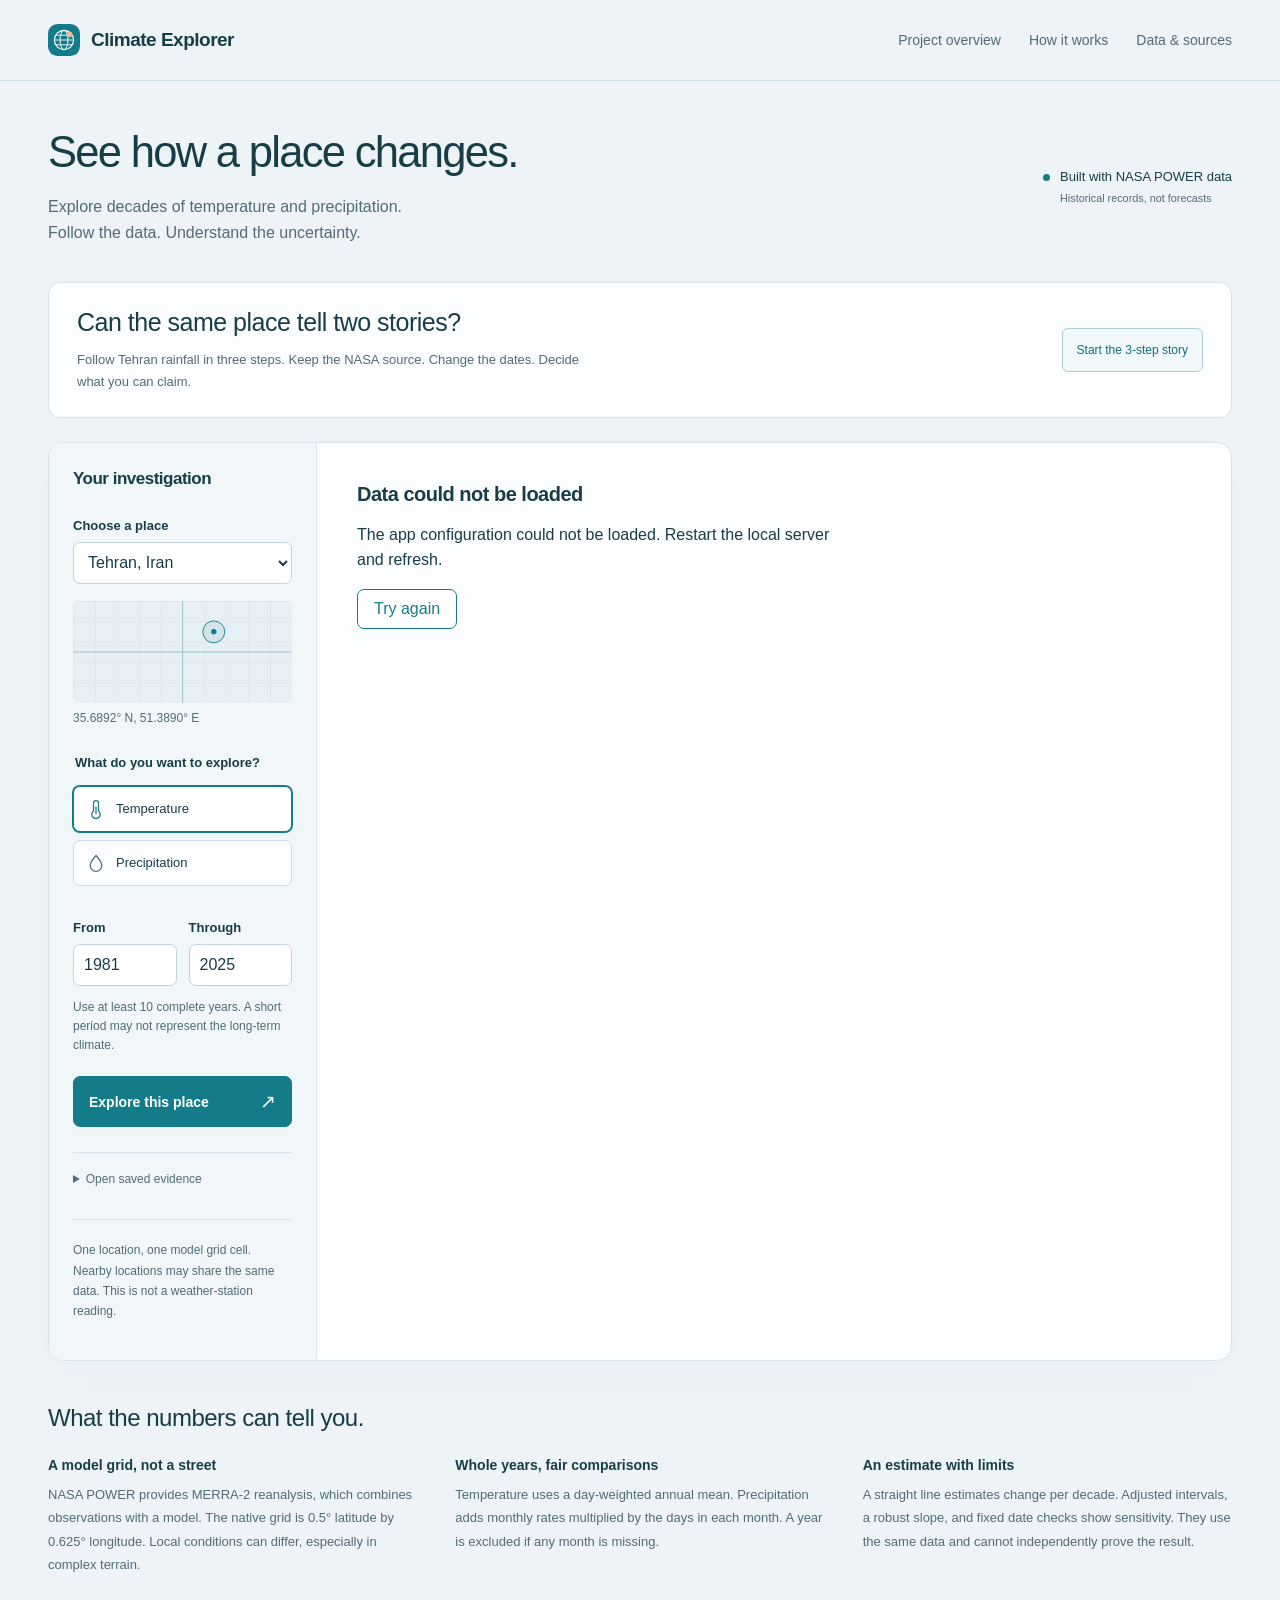
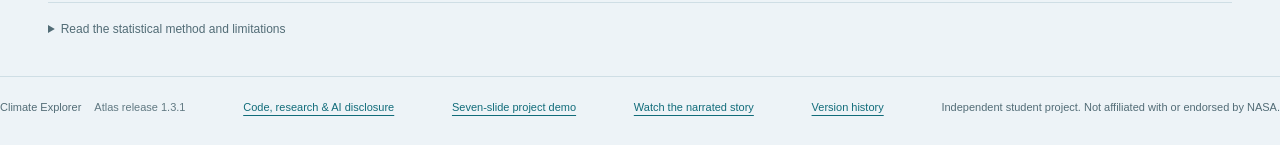
==== commit a373403c: "Harden replay context and prepare an independently hosted judge review" ====
--- a/static/index.html
+++ b/static/index.html
@@ -17,7 +17,7 @@
   <a class="skip" href="#workspace">Skip to explorer</a>
   <header class="topbar">
     <a href="./" class="brand"><img src="icon.svg" alt="" width="32" height="32">Climate Explorer</a>
-    <nav aria-label="Main navigation"><a href="#method">How it works</a><a href="#sources">Data & sources</a></nav>
+    <nav aria-label="Main navigation"><a href="https://climate-explorer-evidence.techtrendmedia-ai.chatgpt.site/review.html">Project overview</a><a href="#method">How it works</a><a href="#sources">Data & sources</a></nav>
   </header>
   <main>
     <section class="intro">
@@ -103,6 +103,6 @@
     </section>
     <section class="method-section" id="method"><h2>What the numbers can tell you.</h2><div class="method-grid"><article><h3>A model grid, not a street</h3><p>NASA POWER provides MERRA-2 reanalysis, which combines observations with a model. The native grid is 0.5° latitude by 0.625° longitude. Local conditions can differ, especially in complex terrain.</p></article><article><h3>Whole years, fair comparisons</h3><p>Temperature uses a day-weighted annual mean. Precipitation adds monthly rates multiplied by the days in each month. A year is excluded if any month is missing.</p></article><article><h3>An estimate with limits</h3><p>A straight line estimates change per decade. Adjusted intervals, a robust slope, and fixed date checks show sensitivity. They use the same data and cannot independently prove the result.</p></article></div><details><summary>Read the statistical method and limitations</summary><div class="method-details"><p>The annual chart uses ordinary least squares. Its band describes the fitted mean under independent, normally distributed, constant-variance errors. The ordinary slope interval uses Student t with n − 2 degrees of freedom. Its p-value tests a zero slope under these assumptions. The chart is not a forecast.</p><p>The comparison uses statsmodels Newey-West covariance with a Bartlett kernel, n/(n−2) correction, and t(n−2) critical values. The automatic lag is floor(4(n/100)^(2/9)); fixed lags 1 and 5 expose tuning sensitivity. We withhold these intervals if a calendar year is missing. Short-record coverage can be poor, as our synthetic evaluation shows.</p><p>Theil-Sen is the median of pairwise slopes, shown as an outlier sensitivity check without a dependence-adjusted confidence interval. Removing each year once checks single-year influence. Fixed date checks trim five calendar years at each end, retaining at least ten complete years. Their range is descriptive, not a confidence interval.</p><p>These methods do not address dataset bias, all forms of temporal dependence, structural breaks, or multiple comparisons. Repeatedly trying locations and periods can produce apparently significant results by chance. The lag-one warning threshold of 0.3 is only a heuristic. We make no causal or drought-risk claim.</p><p>Rates are rounded at source, so precipitation totals are approximate. The analysis JSON includes the frozen raw response, a payload hash, code fingerprint, dependency versions, and method settings for offline replay. References: <a href="https://power.larc.nasa.gov/docs/services/api/temporal/monthly/" target="_blank" rel="noopener">NASA POWER Monthly API</a>, <a href="https://power.larc.nasa.gov/docs/methodology/data/sources_meteorology/" target="_blank" rel="noopener">POWER meteorology</a>, <a href="https://docs.scipy.org/doc/scipy/reference/generated/scipy.stats.theilslopes.html" target="_blank" rel="noopener">SciPy Theil-Sen</a>, <a href="https://www.statsmodels.org/stable/generated/statsmodels.regression.linear_model.RegressionResults.get_robustcov_results.html" target="_blank" rel="noopener">statsmodels covariance methods</a>.</p></div></details></section>
   </main>
-  <footer><span>Climate Explorer <span class="footer-version">Atlas release 1.3.0</span></span><a href="https://github.com/ArmanDamirchilou/climate-explorer">Code, research & AI disclosure</a><a href="https://armandamirchilou.github.io/climate-explorer/climate-explorer-demo.pdf">Seven-slide project demo</a><a href="https://armandamirchilou.github.io/climate-explorer/demo.html">Watch the narrated story</a><a href="https://github.com/ArmanDamirchilou/climate-explorer/blob/main/CHANGELOG.md">Version history</a><span>Independent student project. Not affiliated with or endorsed by NASA.</span></footer>
+  <footer><span>Climate Explorer <span class="footer-version">Atlas release 1.3.1</span></span><a href="https://github.com/ArmanDamirchilou/climate-explorer">Code, research & AI disclosure</a><a href="https://climate-explorer-evidence.techtrendmedia-ai.chatgpt.site/climate-explorer-demo.pdf">Seven-slide project demo</a><a href="https://climate-explorer-evidence.techtrendmedia-ai.chatgpt.site/demo.html">Watch the narrated story</a><a href="https://github.com/ArmanDamirchilou/climate-explorer/blob/main/CHANGELOG.md">Version history</a><span>Independent student project. Not affiliated with or endorsed by NASA.</span></footer>
 </body>
 </html>
